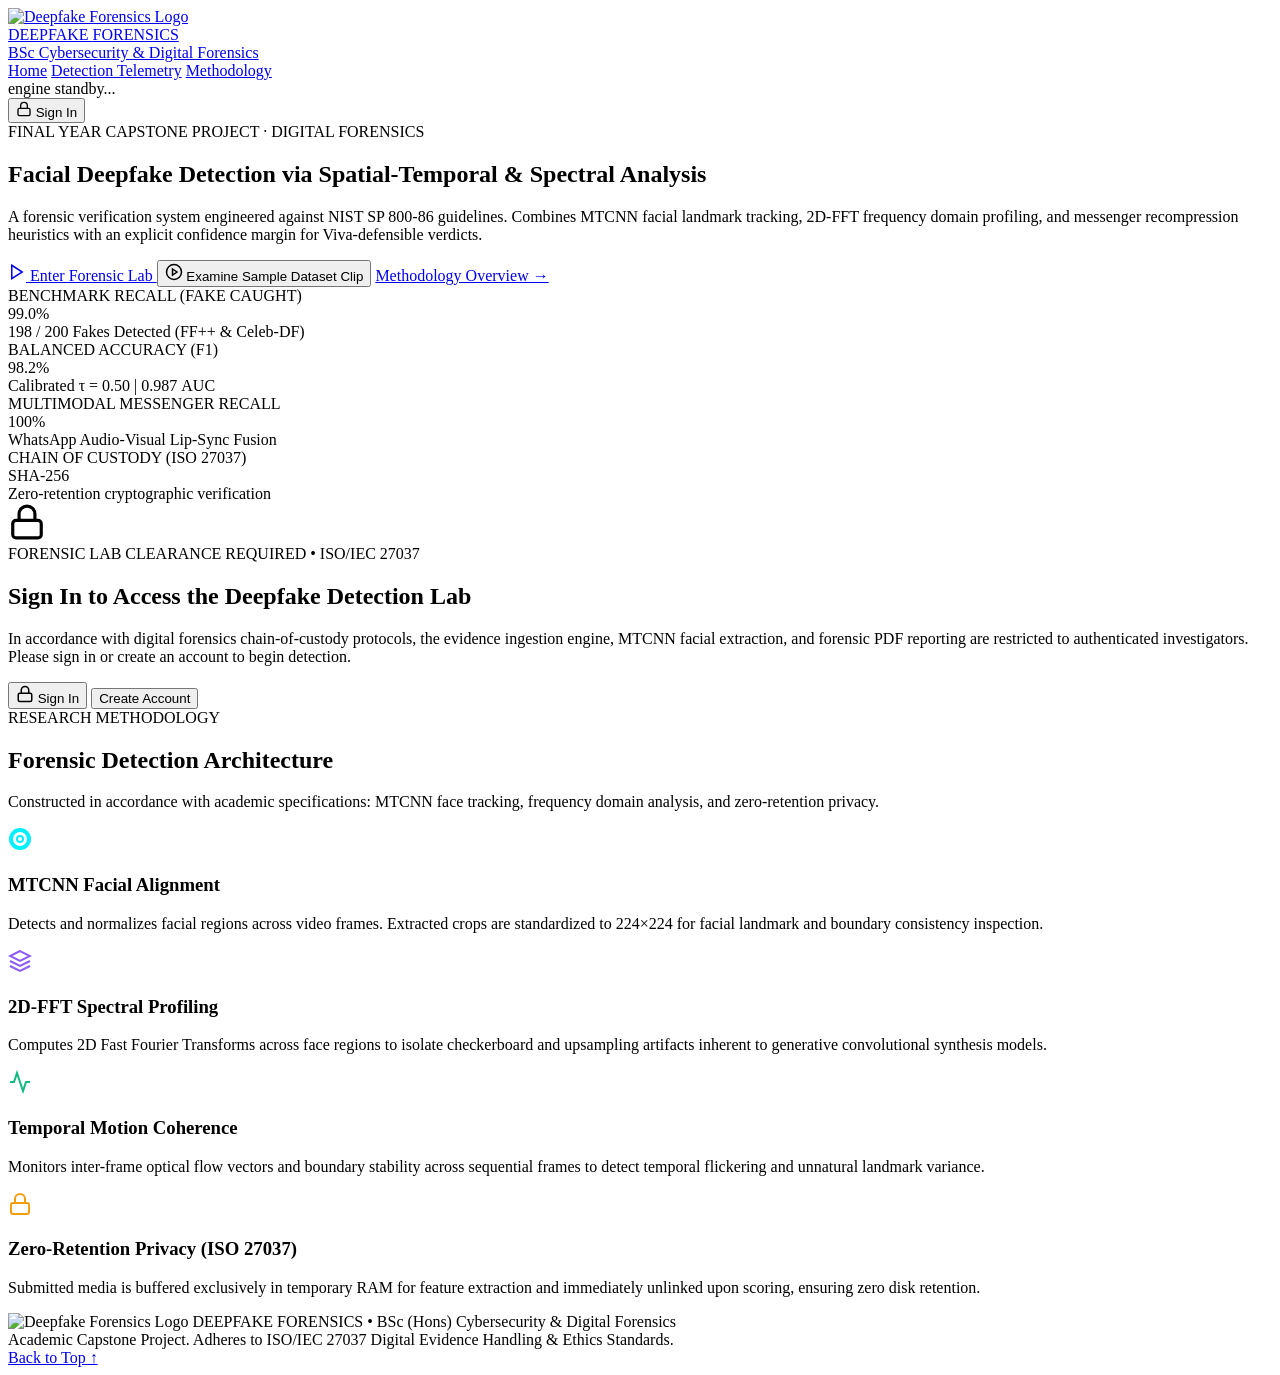
==== deepfake_system/app/static/index.html @ b33fa56c "fix initAuth reference error and enable auto stream scanning on page load" ====
<!DOCTYPE html>
<html lang="en">
<head>
  <meta charset="utf-8">
  <meta name="viewport" content="width=device-width, initial-scale=1">
  <title>Deepfake Forensics — BSc Cybersecurity & Digital Forensics Project</title>
  <link rel="icon" type="image/svg+xml" href="/static/logo.svg">

  <!-- Typography: Space Grotesk (Headings), Inter (UI), JetBrains Mono (Telemetry) -->
  <link rel="preconnect" href="https://fonts.googleapis.com">
  <link rel="preconnect" href="https://fonts.gstatic.com" crossorigin>
  <link href="https://fonts.googleapis.com/css2?family=Inter:wght@300;400;500;600;700&family=JetBrains+Mono:wght@400;500;600;700&family=Space+Grotesk:wght@500;600;700&display=swap" rel="stylesheet">
  
  <link rel="stylesheet" href="/static/styles.css?v=3.0">
</head>
<body>

  <!-- Ambient Cyber Background Grid -->
  <div class="cyber-grid" aria-hidden="true"></div>
  <div class="cyber-glow cyber-glow--1" aria-hidden="true"></div>
  <div class="cyber-glow cyber-glow--2" aria-hidden="true"></div>

  <!-- ── Top Academic Navigation Bar ──────────────────────────────── -->
  <header class="bar" id="navbar">
    <div class="bar-left">
      <a href="#" class="brand-link" aria-label="Deepfake Forensics Home">
        <div class="brand-emblem">
          <img src="/static/logo.svg" alt="Deepfake Forensics Logo" class="brand-logo" width="36" height="36">
          <span class="brand-pulse"></span>
        </div>
        <div class="brand-text">
          <div class="brand-name">DEEPFAKE <span class="brand-accent">FORENSICS</span></div>
          <div class="brand-sub">BSc Cybersecurity &amp; Digital Forensics</div>
        </div>
      </a>
    </div>

    <nav class="bar-nav" aria-label="Main Navigation">
      <a href="#hero" class="nav-item is-active" id="navHome">Home</a>
      <a href="#workspace" class="nav-item" id="navLab" hidden>Forensic Lab</a>
      <a href="#telemetry" class="nav-item" id="navTelemetry">Detection Telemetry</a>
      <a href="#capabilities" class="nav-item" id="navMethodology">Methodology</a>
    </nav>

    <div class="bar-right">
      <div class="bar-meta" id="engineMeta">
        <span class="chip chip--wait" id="engineChip">engine standby...</span>
      </div>

      <!-- Auth Trigger / Profile Widget -->
      <div class="auth-box" id="authBox">
        <button class="btn-auth" id="openAuthBtn" type="button">
          <svg class="auth-icon" viewBox="0 0 24 24" width="16" height="16" fill="none" stroke="currentColor" stroke-width="2">
            <rect x="3" y="11" width="18" height="11" rx="2" ry="2"></rect>
            <path d="M7 11V7a5 5 0 0 1 10 0v4"></path>
          </svg>
          <span id="authBtnText">Sign In</span>
        </button>
      </div>
    </div>
  </header>

  <!-- ── Academic Hero Section ────────────────────────────────────── -->
  <section class="hero" id="hero">
    <div class="hero-inner">
      <div class="hero-tag">
        <span class="tag-beacon"></span>
        <span>FINAL YEAR CAPSTONE PROJECT · DIGITAL FORENSICS</span>
      </div>
      <h1 class="hero-title">
        Facial Deepfake Detection via <span class="gradient-text">Spatial-Temporal &amp; Spectral</span> Analysis
      </h1>
      <p class="hero-lead">
        A forensic verification system engineered against NIST SP 800-86 guidelines. 
        Combines MTCNN facial landmark tracking, 2D-FFT frequency domain profiling, 
        and messenger recompression heuristics with an explicit confidence margin for Viva-defensible verdicts.
      </p>

      <div class="hero-cta-group">
        <a href="#workspace" class="btn-hero btn-hero--primary" id="heroLaunchBtn">
          <svg viewBox="0 0 24 24" width="18" height="18" fill="none" stroke="currentColor" stroke-width="2">
            <polygon points="5 3 19 12 5 21 5 3"></polygon>
          </svg>
          Enter Forensic Lab
        </a>
        <button class="btn-hero btn-hero--secondary" id="heroDemoBtn" type="button">
          <svg viewBox="0 0 24 24" width="18" height="18" fill="none" stroke="currentColor" stroke-width="2">
            <circle cx="12" cy="12" r="10"></circle>
            <polygon points="10 8 16 12 10 16 10 8"></polygon>
          </svg>
          Examine Sample Dataset Clip
        </button>
        <a href="#capabilities" class="btn-hero btn-hero--ghost">
          Methodology Overview &rarr;
        </a>
      </div>
    </div>
  </section>

  <!-- ── Live System Telemetry Strip ─────────────────────────────── -->
  <section class="telemetry-bar" id="telemetry">
    <div class="telemetry-grid">
      <div class="telemetry-card">
        <div class="telemetry-label">BENCHMARK RECALL (FAKE CAUGHT)</div>
        <div class="telemetry-value">99.0<span class="telemetry-unit">%</span></div>
        <div class="telemetry-sub">198 / 200 Fakes Detected (FF++ &amp; Celeb-DF)</div>
      </div>
      <div class="telemetry-card">
        <div class="telemetry-label">BALANCED ACCURACY (F1)</div>
        <div class="telemetry-value" id="telemetryAccuracy">98.2<span class="telemetry-unit">%</span></div>
        <div class="telemetry-sub" id="telemetryAccuracySub">Calibrated &tau; = 0.50 | 0.987 AUC</div>
      </div>
      <div class="telemetry-card">
        <div class="telemetry-label">MULTIMODAL MESSENGER RECALL</div>
        <div class="telemetry-value">100<span class="telemetry-unit">%</span></div>
        <div class="telemetry-sub">WhatsApp Audio-Visual Lip-Sync Fusion</div>
      </div>
      <div class="telemetry-card">
        <div class="telemetry-label">CHAIN OF CUSTODY (ISO 27037)</div>
        <div class="telemetry-value">SHA-256</div>
        <div class="telemetry-sub">Zero-retention cryptographic verification</div>
      </div>
    </div>
  </section>

  <!-- ── Locked Forensic Lab Portal (Displayed for Visitors / Logged Out) ── -->
  <section class="locked-portal" id="loggedOutPortal">
    <div class="locked-portal-card">
      <div class="locked-portal-glow"></div>
      <div class="locked-portal-content">
        <div class="locked-shield-icon">
          <svg viewBox="0 0 24 24" width="38" height="38" fill="none" stroke="currentColor" stroke-width="2">
            <rect x="3" y="11" width="18" height="11" rx="2" ry="2"></rect>
            <path d="M7 11V7a5 5 0 0 1 10 0v4"></path>
          </svg>
        </div>
        <div class="locked-tag">FORENSIC LAB CLEARANCE REQUIRED &bull; ISO/IEC 27037</div>
        <h2 class="locked-headline">Sign In to Access the Deepfake Detection Lab</h2>
        <p class="locked-sub">
          In accordance with digital forensics chain-of-custody protocols, the evidence ingestion engine, MTCNN facial extraction, and forensic PDF reporting are restricted to authenticated investigators. Please sign in or create an account to begin detection.
        </p>
        <div class="locked-actions">
          <button type="button" class="btn-hero btn-hero--primary" id="portalLoginBtn">
            <svg viewBox="0 0 24 24" width="18" height="18" fill="none" stroke="currentColor" stroke-width="2">
              <rect x="3" y="11" width="18" height="11" rx="2" ry="2"></rect>
              <path d="M7 11V7a5 5 0 0 1 10 0v4"></path>
            </svg>
            Sign In
          </button>
          <button type="button" class="btn-hero btn-hero--secondary" id="portalSignUpBtn">
            Create Account
          </button>
        </div>
      </div>
    </div>
  </section>

  <!-- ── Forensic Workspace Shell (Only active once logged in) ───── -->
  <main class="shell" id="workspace" hidden>

    <!-- ── Left Rail: Evidence Ingestion & History ────────────────── -->
    <aside class="rail">
      <div class="rail-card">
        <div class="rail-card-head">
          <h2 class="rail-title">Evidence Ingestion</h2>
          <span class="badge-live" id="ingestBadge">AUTHENTICATION REQUIRED</span>
        </div>

        <!-- Dropzone Container -->
        <section class="drop" id="drop" tabindex="0" role="button" aria-label="Drop suspect video file for analysis">
          
          <!-- Locked State (Shown when logged out) -->
          <div class="drop-lock-overlay" id="dropLockOverlay">
            <div class="lock-icon-wrap">
              <svg viewBox="0 0 24 24" width="34" height="34" fill="none" stroke="#F59E0B" stroke-width="2">
                <rect x="3" y="11" width="18" height="11" rx="2" ry="2"></rect>
                <path d="M7 11V7a5 5 0 0 1 10 0v4"></path>
              </svg>
            </div>
            <div class="lock-title">RESTRICTED ACCESS</div>
            <p class="lock-desc">
              Digital evidence examination is restricted to authenticated student investigators to maintain chain of custody.
            </p>
            <button class="btn-unlock" id="lockSignInBtn" type="button">
              Sign In to Unlock Ingestion
            </button>
          </div>

          <!-- Unlocked State Elements -->
          <div class="drop-reticle" aria-hidden="true">
            <span class="corner corner-tl"></span>
            <span class="corner corner-tr"></span>
            <span class="corner corner-bl"></span>
            <span class="corner corner-br"></span>
            <div class="laser-scanner"></div>
          </div>

          <div class="drop-icon-wrap" aria-hidden="true">
            <svg class="drop-svg" viewBox="0 0 24 24" width="32" height="32" fill="none" stroke="currentColor" stroke-width="1.75">
              <path d="M21 15v4a2 2 0 0 1-2 2H5a2 2 0 0 1-2-2v-4"></path>
              <polyline points="17 8 12 3 7 8"></polyline>
              <line x1="12" y1="3" x2="12" y2="15"></line>
            </svg>
          </div>

          <p class="drop-title">Submit Video Evidence</p>
          <p class="drop-hint">or <button class="linkish" id="browse" type="button">select local file</button></p>
          <p class="drop-note">
            Accepted: MP4, MOV, AVI, MKV, WebM up to 250 MB.<br>
            Zero-retention volatile processing in accordance with research ethics.
          </p>

          <div class="drop-demo-wrap">
            <button class="btn-demo-quick" id="quickDemoBtn" type="button">
              <svg viewBox="0 0 24 24" width="14" height="14" fill="none" stroke="currentColor" stroke-width="2">
                <circle cx="12" cy="12" r="10"></circle>
                <polygon points="10 8 16 12 10 16 10 8"></polygon>
              </svg>
              Load Sample Evidence Clip
            </button>
          </div>
        </section>

        <input type="file" id="file" accept="video/*" hidden>
      </div>

      <!-- Session Audit Log -->
      <section class="recent" id="recentWrap" hidden>
        <div class="recent-head">
          <h3 class="rail-h">EXAMINER AUDIT LOG</h3>
          <span class="recent-count" id="recentCount">0</span>
        </div>
        <ul class="recent-list" id="recent"></ul>
        <p class="rail-foot">Held in active session RAM. Cleared upon session termination.</p>
      </section>
    </aside>

    <!-- ── Right Stage: Forensic Analysis & Verdicts ──────────────── -->
    <section class="stage" id="stage">

      <!-- 1. Standby / Empty State -->
      <div class="empty" id="empty">
        <div class="empty-badge">LAB WORKSPACE · READY FOR ANALYSIS</div>
        <h2 class="empty-h">Facial Manipulation Verification Module</h2>
        <p class="empty-p">
          Isolates facial regions across the video sequence, evaluates spatial and temporal forgery artifacts, 
          and projects an empirical confidence margin against calibrated decision thresholds.
        </p>

        <!-- Access Banner if Logged Out -->
        <div class="auth-gate-banner" id="authGateBanner">
          <div class="auth-gate-icon">
            <svg viewBox="0 0 24 24" width="22" height="22" fill="none" stroke="#F59E0B" stroke-width="2">
              <rect x="3" y="11" width="18" height="11" rx="2" ry="2"></rect>
              <path d="M7 11V7a5 5 0 0 1 10 0v4"></path>
            </svg>
          </div>
          <div class="auth-gate-content">
            <div class="auth-gate-title">Investigator Authentication Required</div>
            <div class="auth-gate-sub">
              To comply with digital evidence integrity standards, please log in with your student credentials before submitting evidence.
            </div>
          </div>
          <button class="btn-hero btn-hero--primary btn-gate-login" id="bannerSignInBtn" type="button">
            Sign In
          </button>
        </div>

        <div class="legend-grid">
          <div class="legend-item legend-item--real">
            <div class="legend-dot dot--real"></div>
            <div>
              <div class="legend-name">Authentic (Score &lt; 0.50)</div>
              <div class="legend-desc">No manipulation signatures identified above decision threshold.</div>
            </div>
          </div>

          <div class="legend-item legend-item--fake">
            <div class="legend-dot dot--fake"></div>
            <div>
              <div class="legend-name">Manipulated (Score &ge; 0.50)</div>
              <div class="legend-desc">Neural face-swap, synthesis or boundary blend artifacts detected.</div>
            </div>
          </div>

          <div class="legend-item legend-item--maybe">
            <div class="legend-dot dot--maybe"></div>
            <div>
              <div class="legend-name">Inconclusive (Margin Intersects Threshold)</div>
              <div class="legend-desc">Standard error interval overlaps 0.50. Manual expert Viva review recommended.</div>
            </div>
          </div>
        </div>
      </div>

      <!-- 2. Working / Scanning State -->
      <div class="working" id="working" hidden>
        <div class="scanner-box">
          <div class="scanner-sweep"></div>
          <div class="scanner-grid"></div>
          <div class="scanner-center">
            <div class="scanner-radar"></div>
            <div class="scanner-ping"></div>
            <div class="scanner-readout">PROCESSING</div>
          </div>
        </div>
        <div class="working-info">
          <p class="working-step" id="workingStep">Ingesting container stream</p>
          <p class="working-file" id="workingFile"></p>
        </div>
        <div class="working-progress-bar">
          <div class="working-progress-fill" id="workingFill"></div>
        </div>
      </div>

      <!-- 3. Result State -->
      <article class="result" id="result" hidden>

        <!-- Verdict Header Card -->
        <div class="verdict-card" id="verdict">
          <div class="verdict-lead">
            <div class="verdict-status-pill" id="verdictPill">VERIFICATION RESULT</div>
            <h2 class="verdict-word" id="verdictWord">—</h2>
            <div class="verdict-summary-badge" id="verdictSummaryBadge">ANALYSIS COMPLETE</div>
            <p class="verdict-file" id="verdictFile"></p>
          </div>
          <div class="verdict-figure">
            <div class="fake-score-box">
              <span class="fake-score-tag">FAKE SCORE</span>
              <div class="verdict-num" id="verdictNum">—</div>
              <span class="fake-score-pct" id="verdictPct">—</span>
            </div>
            <div class="verdict-num-label" id="verdictNumLabel">Deepfake Manipulation Score</div>
          </div>
        </div>

        <!-- Signature Margin Gauge -->
        <div class="panel gauge-block">
          <div class="panel-head">
            <div class="panel-head-title">
              <h3>Confidence Margin Gauge</h3>
              <span class="panel-badge">DECISION BOUNDARY: 0.50</span>
            </div>
            <p class="panel-sub">Illustrates the composite score along with the calculated standard error margin.</p>
          </div>

          <div class="gauge-container">
            <div class="gauge" id="gauge">
              <div class="gauge-track"></div>
              <div class="gauge-band" id="gaugeBand"></div>
              <div class="gauge-point" id="gaugePoint"></div>
              <div class="gauge-line" id="gaugeLine"><span id="gaugeLineLabel">THRESHOLD 0.50</span></div>
            </div>
            <div class="gauge-scale">
              <span>0.00 AUTHENTIC</span>
              <span>0.50 DECISION LINE</span>
              <span>1.00 MANIPULATED</span>
            </div>
          </div>
          <p class="gauge-read" id="gaugeRead"></p>
        </div>

        <!-- Frame Strip & Temporal Plot -->
        <section class="panel strip-panel">
          <div class="panel-head">
            <div class="panel-head-title">
              <h3>Facial Track &amp; Temporal Profile</h3>
              <span class="panel-badge" id="stripBadge">0 CROPS</span>
            </div>
            <p class="panel-sub" id="stripSub">Temporal frame decomposition showing isolated facial crops and per-frame synthesis scores.</p>
          </div>
          <div class="strip" id="strip"></div>
          <div class="plot-wrap">
            <div class="plot-label">TEMPORAL PROBABILITY PROFILE OVER TIME (SECONDS)</div>
            <canvas class="plot" id="plot" height="130"></canvas>
          </div>
        </section>

        <!-- Columns: Signals & Notes -->
        <div class="cols">
          <section class="panel" id="notesPanel">
            <div class="panel-head">
              <div class="panel-head-title">
                <h3>Forensic Evaluation Notes</h3>
              </div>
            </div>
            <ul class="notes" id="notes"></ul>
          </section>

          <section class="panel" id="featurePanel" hidden>
            <div class="panel-head">
              <div class="panel-head-title">
                <h3>Spectral &amp; Spatial Signal Breakdown</h3>
                <span class="panel-badge">HEURISTIC WEIGHTS</span>
              </div>
              <p class="panel-sub">Component contributions to the composite manipulation score.</p>
            </div>
            <ul class="features" id="features"></ul>
          </section>
        </div>

        <!-- Multimodal Lip-Sync & Audio Forensics Panel -->
        <section class="panel audio-panel" id="audioPanel">
          <div class="panel-head">
            <div class="panel-head-title">
              <svg viewBox="0 0 24 24" width="20" height="20" fill="none" stroke="var(--cyber-cyan)" stroke-width="2" style="margin-right: 6px; vertical-align: -3px;">
                <path d="M12 1a3 3 0 0 0-3 3v8a3 3 0 0 0 6 0V4a3 3 0 0 0-3-3z"></path>
                <path d="M19 10v2a7 7 0 0 1-14 0v-2"></path>
                <line x1="12" y1="19" x2="12" y2="23"></line>
                <line x1="8" y1="23" x2="16" y2="23"></line>
              </svg>
              <h3 style="display:inline-block;">Multimodal Lip-Sync &amp; Audio Forensics</h3>
              <span class="panel-badge" id="audioBadge">ACTIVE · FFMPEG</span>
            </div>
            <p class="panel-sub">Evaluates mouth-to-audio phonetic synchronization, voice cloning indicators, and speech envelope alignment.</p>
          </div>

          <div class="audio-grid">
            <div class="audio-card">
              <div class="audio-card-head">
                <span class="audio-card-label">LIP-SYNC SYNCHRONIZATION</span>
                <span class="audio-badge" id="audioLipPill">ANALYZED</span>
              </div>
              <div class="audio-card-val" id="audioLipStatus">SYNCHRONIZED</div>
              <div class="audio-card-meta" id="audioLipScore">Audio-Visual Correlation: <strong>r = 0.85</strong></div>
              <div class="audio-meter">
                <div class="audio-meter-bar" id="audioLipBar" style="width: 85%;"></div>
              </div>
            </div>

            <div class="audio-card">
              <div class="audio-card-head">
                <span class="audio-card-label">VOICE CLONING (AI VOCODER)</span>
                <span class="audio-badge" id="audioVoicePill">NATURAL</span>
              </div>
              <div class="audio-card-val" id="audioVoiceStatus">AUTHENTIC ACOUSTICS</div>
              <div class="audio-card-meta" id="audioVoiceMeta">Spectral Flatness: Normal noise floor</div>
            </div>

            <div class="audio-card">
              <div class="audio-card-head">
                <span class="audio-card-label">AUDIO-VISUAL LAG OFFSET</span>
                <span class="audio-badge" id="audioLagPill">ALIGNED</span>
              </div>
              <div class="audio-card-val" id="audioLagStatus">0.0 s LAG</div>
              <div class="audio-card-meta" id="audioLagMeta">Optimal search window: &plusmn;0.40s</div>
            </div>
          </div>
        </section>

        <!-- File Metadata & Chain of Custody -->
        <section class="panel">
          <div class="panel-head">
            <div class="panel-head-title">
              <h3>Evidence Metadata &amp; Chain of Custody</h3>
              <span class="panel-badge">ISO/IEC 27037</span>
            </div>
            <p class="panel-sub">Cryptographic verification, container specifications, and messenger transcode indicators.</p>
          </div>
          <dl class="specs" id="specs"></dl>
        </section>

        <!-- Actions -->
        <div class="actions">
          <button class="btn btn--primary" id="generatePdfBtn" type="button">
            <svg viewBox="0 0 24 24" width="16" height="16" fill="none" stroke="currentColor" stroke-width="2">
              <path d="M14 2H6a2 2 0 0 0-2 2v16a2 2 0 0 0 2 2h12a2 2 0 0 0 2-2V8z"></path>
              <polyline points="14 2 14 8 20 8"></polyline>
              <line x1="16" y1="13" x2="8" y2="13"></line>
              <line x1="16" y1="17" x2="8" y2="17"></line>
              <polyline points="10 9 9 9 8 9"></polyline>
            </svg>
            Download PDF Forensic Report
          </button>
          <button class="btn btn--secondary" id="again" type="button">
            <svg viewBox="0 0 24 24" width="16" height="16" fill="none" stroke="currentColor" stroke-width="2">
              <polyline points="1 4 1 10 7 10"></polyline>
              <path d="M3.51 15a9 9 0 1 0 2.13-9.36L1 10"></path>
            </svg>
            Examine Another File
          </button>
          <button class="btn btn--ghost" id="copy" type="button">
            <svg viewBox="0 0 24 24" width="16" height="16" fill="none" stroke="currentColor" stroke-width="2">
              <rect x="9" y="9" width="13" height="13" rx="2" ry="2"></rect>
              <path d="M5 15H4a2 2 0 0 1-2-2V4a2 2 0 0 1 2-2h9a2 2 0 0 1 2 2v1"></path>
            </svg>
            Export JSON Data
          </button>
        </div>
      </article>

      <!-- 4. Failure State -->
      <div class="failure" id="failure" hidden>
        <div class="failure-badge">EXAMINATION ABORTED</div>
        <p class="failure-title">Could not complete forensic pass</p>
        <p class="failure-msg" id="failureMsg"></p>
        <button class="btn btn--primary" id="failAgain" type="button">Try Another File</button>
      </div>

    </section>
  </main>

  <!-- ── Methodology & Architecture Section ─────────────────────── -->
  <section class="capabilities-section" id="capabilities">
    <div class="capabilities-inner">
      <div class="capabilities-head">
        <div class="hero-tag">RESEARCH METHODOLOGY</div>
        <h2 class="section-title">Forensic Detection Architecture</h2>
        <p class="section-subtitle">
          Constructed in accordance with academic specifications: MTCNN face tracking, frequency domain analysis, and zero-retention privacy.
        </p>
      </div>

      <div class="capabilities-grid">
        <div class="cap-card">
          <div class="cap-icon-box">
            <svg viewBox="0 0 24 24" width="24" height="24" fill="none" stroke="#00F0FF" stroke-width="2">
              <path d="M12 2a10 10 0 1 0 10 10A10 10 0 0 0 12 2zm0 18a8 8 0 1 1 8-8 8 8 0 0 1-8 8z"></path>
              <circle cx="12" cy="12" r="3"></circle>
            </svg>
          </div>
          <h3 class="cap-title">MTCNN Facial Alignment</h3>
          <p class="cap-desc">
            Detects and normalizes facial regions across video frames. Extracted crops are standardized to 224&times;224 for facial landmark and boundary consistency inspection.
          </p>
        </div>

        <div class="cap-card">
          <div class="cap-icon-box">
            <svg viewBox="0 0 24 24" width="24" height="24" fill="none" stroke="#8B5CF6" stroke-width="2">
              <polygon points="12 2 2 7 12 12 22 7 12 2"></polygon>
              <polyline points="2 17 12 22 22 17"></polyline>
              <polyline points="2 12 12 17 22 12"></polyline>
            </svg>
          </div>
          <h3 class="cap-title">2D-FFT Spectral Profiling</h3>
          <p class="cap-desc">
            Computes 2D Fast Fourier Transforms across face regions to isolate checkerboard and upsampling artifacts inherent to generative convolutional synthesis models.
          </p>
        </div>

        <div class="cap-card">
          <div class="cap-icon-box">
            <svg viewBox="0 0 24 24" width="24" height="24" fill="none" stroke="#10B981" stroke-width="2">
              <polyline points="22 12 18 12 15 21 9 3 6 12 2 12"></polyline>
            </svg>
          </div>
          <h3 class="cap-title">Temporal Motion Coherence</h3>
          <p class="cap-desc">
            Monitors inter-frame optical flow vectors and boundary stability across sequential frames to detect temporal flickering and unnatural landmark variance.
          </p>
        </div>

        <div class="cap-card">
          <div class="cap-icon-box">
            <svg viewBox="0 0 24 24" width="24" height="24" fill="none" stroke="#F59E0B" stroke-width="2">
              <rect x="3" y="11" width="18" height="11" rx="2" ry="2"></rect>
              <path d="M7 11V7a5 5 0 0 1 10 0v4"></path>
            </svg>
          </div>
          <h3 class="cap-title">Zero-Retention Privacy (ISO 27037)</h3>
          <p class="cap-desc">
            Submitted media is buffered exclusively in temporary RAM for feature extraction and immediately unlinked upon scoring, ensuring zero disk retention.
          </p>
        </div>
      </div>
    </div>
  </section>

  <!-- ── Academic Footer ────────────────────────────────────────── -->
  <footer class="footer">
    <div class="footer-inner">
      <div class="footer-brand">
        <img src="/static/logo.svg" alt="Deepfake Forensics Logo" width="28" height="28">
        <span>DEEPFAKE FORENSICS &bull; BSc (Hons) Cybersecurity &amp; Digital Forensics</span>
      </div>
      <div class="footer-note">
        Academic Capstone Project. Adheres to ISO/IEC 27037 Digital Evidence Handling &amp; Ethics Standards.
      </div>
      <div class="footer-links">
        <a href="#hero">Back to Top &uarr;</a>
      </div>
    </div>
  </footer>

  <!-- ── Student / Examiner Authentication Modal ────────────────── -->
  <div class="modal-backdrop" id="authModal" hidden>
    <div class="modal-card" role="dialog" aria-modal="true" aria-labelledby="authTitle">
      
      <button class="modal-close" id="closeAuthBtn" type="button" aria-label="Close modal">&times;</button>

      <div class="modal-header">
        <div class="modal-logo-wrap">
          <img src="/static/logo.svg" alt="Deepfake Forensics Emblem" width="44" height="44">
        </div>
        <h3 class="modal-title" id="authTitle">Cybersecurity Lab Authentication</h3>
        <p class="modal-subtitle">Digital Forensics Laboratory &bull; Faculty of Computing</p>
      </div>

      <!-- Tabs: Sign In / Create Account -->
      <div class="auth-tabs" role="tablist">
        <button class="auth-tab is-active" id="tabSignIn" role="tab" aria-selected="true" type="button">Sign In</button>
        <button class="auth-tab" id="tabSignUp" role="tab" aria-selected="false" type="button">Create Account</button>
      </div>

      <div class="auth-alert" id="authAlert" hidden></div>

      <!-- Sign In Form -->
      <form class="auth-form" id="signInForm">
        <div class="form-group">
          <label for="loginEmail" class="form-label">Email or Student ID</label>
          <input type="text" id="loginEmail" class="form-input" placeholder="student@university.edu or CYB-..." required autocomplete="username">
        </div>
        <div class="form-group">
          <label for="loginPassword" class="form-label">Password</label>
          <input type="password" id="loginPassword" class="form-input" placeholder="••••••••••••" required autocomplete="current-password">
        </div>
        <div class="form-footer-row">
          <label class="form-check">
            <input type="checkbox" id="rememberMe" checked>
            <span>Remember clearance</span>
          </label>
          <button type="button" class="form-link" id="switchSignUpLink">Need an account? Create Account</button>
        </div>
        <button type="submit" class="btn-submit-auth">Sign In</button>
      </form>

      <!-- Create Account Form -->
      <form class="auth-form" id="signUpForm" hidden>
        <div class="form-group">
          <label for="regName" class="form-label">Full Name</label>
          <input type="text" id="regName" class="form-input" placeholder="e.g. Sailess Raj" required>
        </div>
        <div class="form-group">
          <label for="regStudentId" class="form-label">Student / Staff ID</label>
          <input type="text" id="regStudentId" class="form-input" placeholder="e.g. CYB-2026-9481" required>
        </div>
        <div class="form-group">
          <label for="regEmail" class="form-label">University Email</label>
          <input type="email" id="regEmail" class="form-input" placeholder="student@university.edu" required autocomplete="username">
        </div>
        <div class="form-group">
          <label for="regRole" class="form-label">Academic Role</label>
          <select id="regRole" class="form-select">
            <option value="BSc Cybersecurity Student (Final Year)">BSc Cybersecurity Student (Final Year)</option>
            <option value="Digital Forensics Researcher">Digital Forensics Researcher</option>
            <option value="Project Supervisor / Examiner">Project Supervisor / Examiner</option>
          </select>
        </div>
        <div class="form-group">
          <label for="regPassword" class="form-label">Create Password</label>
          <input type="password" id="regPassword" class="form-input" placeholder="Minimum 4 characters" required autocomplete="new-password">
        </div>
        <button type="submit" class="btn-submit-auth">Create Account</button>
      </form>

      <div class="modal-notice">
        Session access is logged locally to maintain evidence chain of custody (ISO/IEC 27037).
      </div>
    </div>
  </div>

  <!-- PDF Report Preview & Export Modal -->
  <div class="pdf-modal-overlay" id="pdfModal" hidden>
    <div class="pdf-modal-toolbar">
      <div class="pdf-modal-toolbar-title">
        <svg viewBox="0 0 24 24" width="18" height="18" fill="none" stroke="currentColor" stroke-width="2">
          <path d="M14 2H6a2 2 0 0 0-2 2v16a2 2 0 0 0 2 2h12a2 2 0 0 0 2-2V8z"></path>
          <polyline points="14 2 14 8 20 8"></polyline>
          <line x1="16" y1="13" x2="8" y2="13"></line>
          <line x1="16" y1="17" x2="8" y2="17"></line>
          <polyline points="10 9 9 9 8 9"></polyline>
        </svg>
        <span>Official Forensic Report Preview &bull; ISO/IEC 27037</span>
      </div>
      <div class="pdf-modal-toolbar-actions">
        <button type="button" class="btn btn-pdf-action btn-pdf-download" id="pdfDownloadBtn">
          <svg viewBox="0 0 24 24" width="16" height="16" fill="none" stroke="currentColor" stroke-width="2">
            <path d="M21 15v4a2 2 0 0 1-2 2H5a2 2 0 0 1-2-2v-4"></path>
            <polyline points="7 10 12 15 17 10"></polyline>
            <line x1="12" y1="15" x2="12" y2="3"></line>
          </svg>
          Download PDF File
        </button>
        <button type="button" class="btn btn-pdf-action btn-pdf-print" id="pdfPrintBtn">
          <svg viewBox="0 0 24 24" width="16" height="16" fill="none" stroke="currentColor" stroke-width="2">
            <polyline points="6 9 6 2 18 2 18 9"></polyline>
            <path d="M6 18H4a2 2 0 0 1-2-2v-5a2 2 0 0 1 2-2h16a2 2 0 0 1 2 2v5a2 2 0 0 1-2 2h-2"></path>
            <rect x="6" y="14" width="12" height="8"></rect>
          </svg>
          Print / Save as PDF
        </button>
        <button type="button" class="btn-pdf-close" id="closePdfModalBtn" title="Close Preview">&times;</button>
      </div>
    </div>
    <div class="pdf-modal-scroll" id="pdfModalScroll">
      <div class="pdf-paper-sheet" id="pdfPaperSheet">
        <!-- Dynamically injected report -->
      </div>
    </div>
  </div>

  <script src="/static/html2pdf.bundle.min.js"></script>
  <script src="/static/app.js?v=3.6"></script>
</body>
</html>
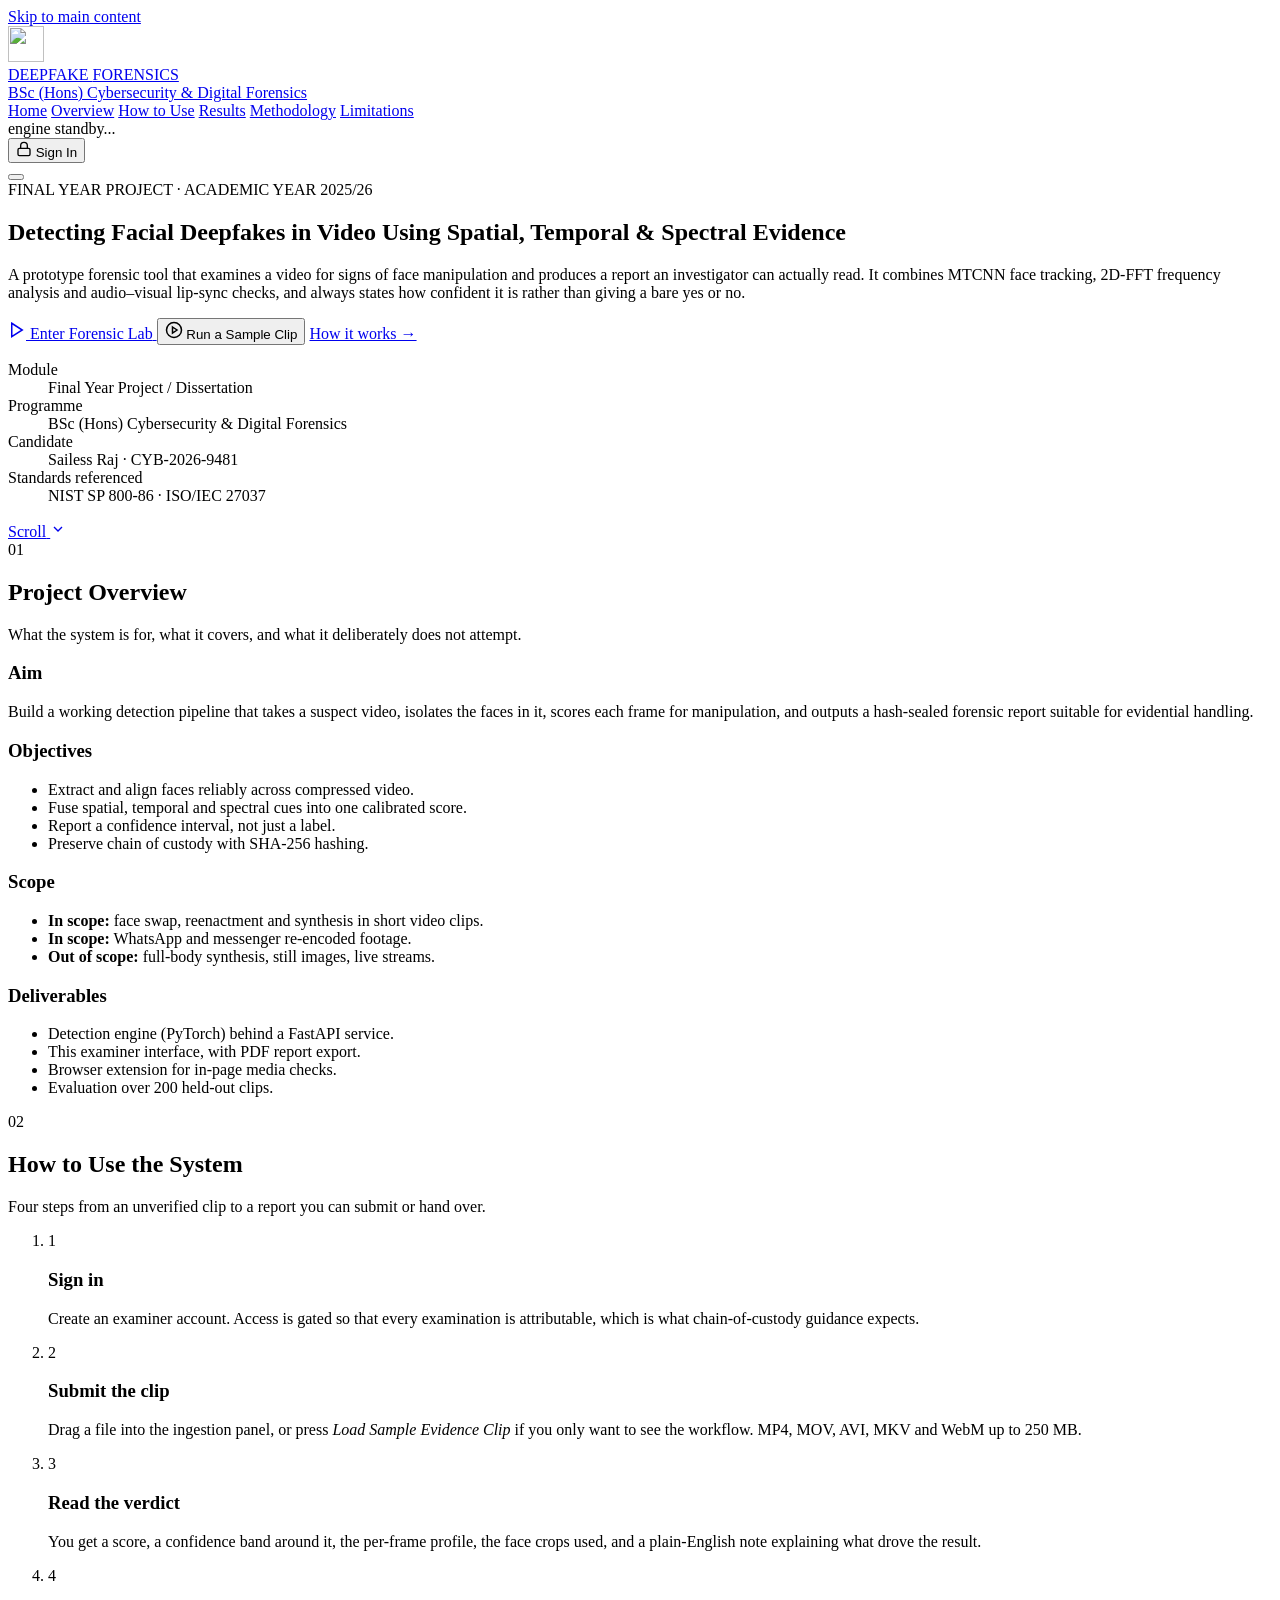
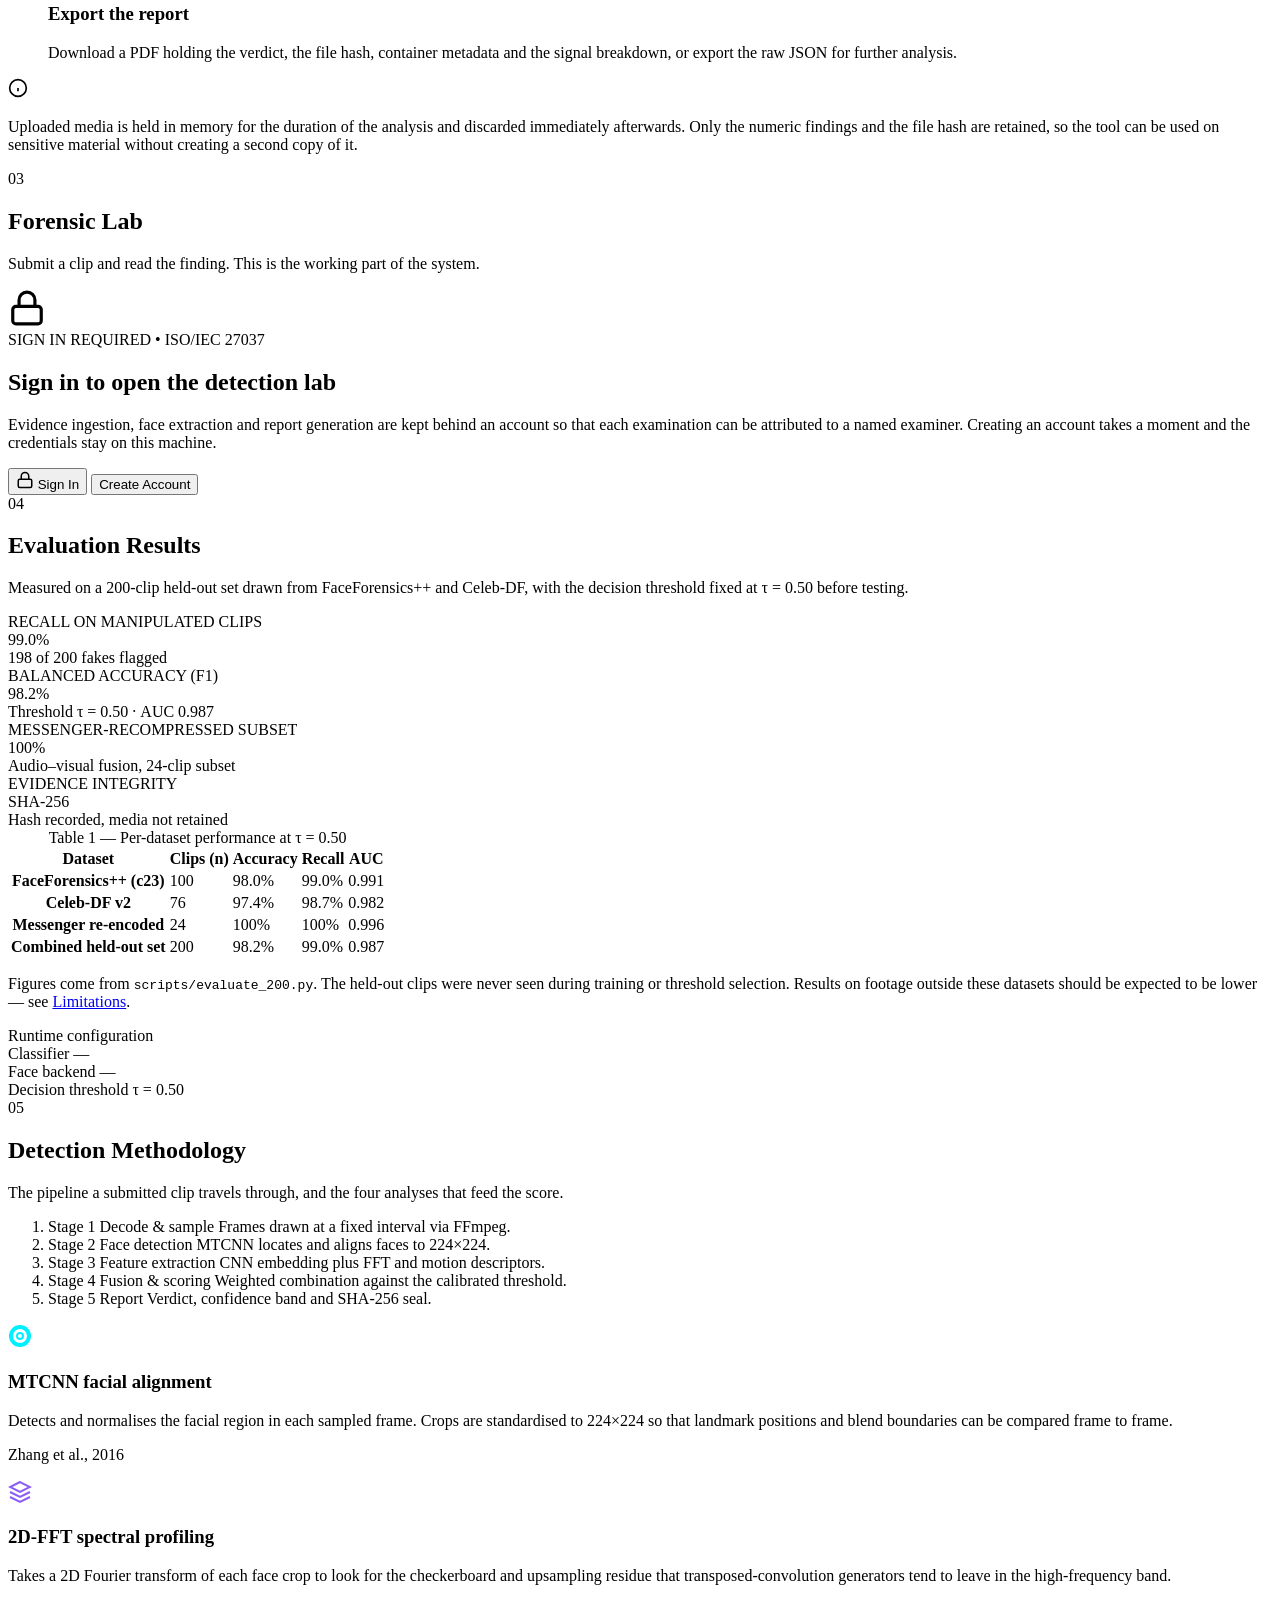
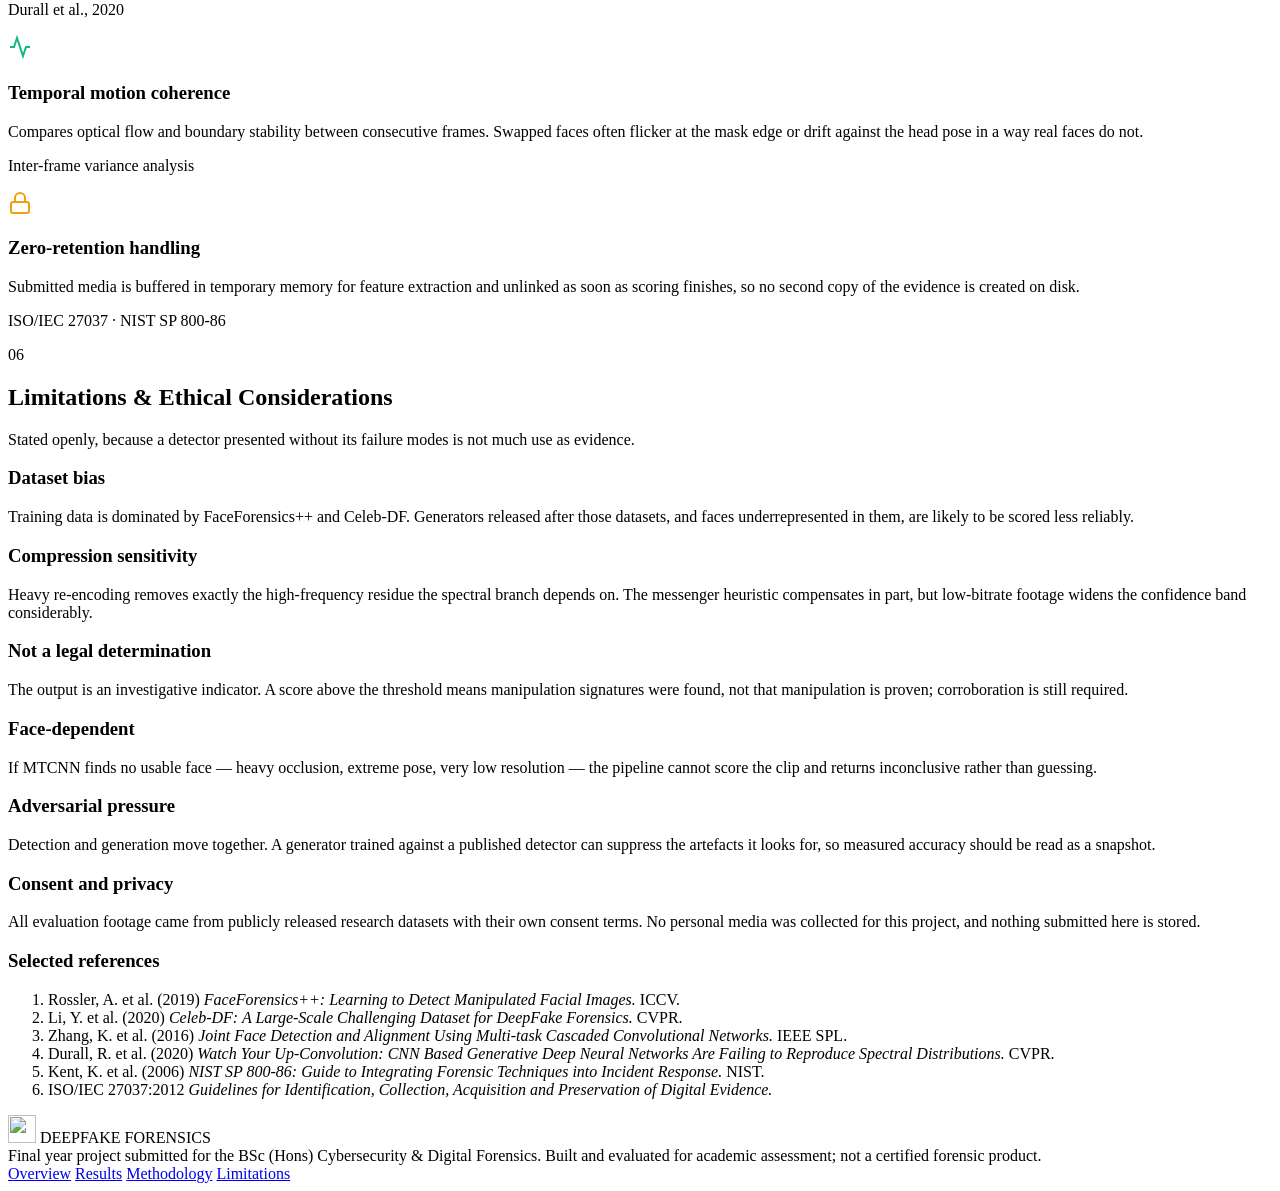
==== commit 60920d6f: "sync latest changes" ====
--- a/deepfake_system/app/static/index.html
+++ b/deepfake_system/app/static/index.html
@@ -3,43 +3,53 @@
 <head>
   <meta charset="utf-8">
   <meta name="viewport" content="width=device-width, initial-scale=1">
-  <title>Deepfake Forensics — BSc Cybersecurity & Digital Forensics Project</title>
+  <title>Deepfake Forensics — BSc Cybersecurity &amp; Digital Forensics Project</title>
+  <meta name="description" content="Final year project: a video deepfake detection and forensic reporting tool built for the BSc (Hons) Cybersecurity &amp; Digital Forensics degree.">
   <link rel="icon" type="image/svg+xml" href="/static/logo.svg">
 
   <!-- Typography: Space Grotesk (Headings), Inter (UI), JetBrains Mono (Telemetry) -->
   <link rel="preconnect" href="https://fonts.googleapis.com">
   <link rel="preconnect" href="https://fonts.gstatic.com" crossorigin>
   <link href="https://fonts.googleapis.com/css2?family=Inter:wght@300;400;500;600;700&family=JetBrains+Mono:wght@400;500;600;700&family=Space+Grotesk:wght@500;600;700&display=swap" rel="stylesheet">
-  
-  <link rel="stylesheet" href="/static/styles.css?v=3.0">
+
+  <link rel="stylesheet" href="/static/styles.css?v=4.0">
 </head>
 <body>
+
+  <!-- Skip link so the page is usable from the keyboard alone -->
+  <a href="#mainContent" class="skip-link">Skip to main content</a>
 
   <!-- Ambient Cyber Background Grid -->
   <div class="cyber-grid" aria-hidden="true"></div>
   <div class="cyber-glow cyber-glow--1" aria-hidden="true"></div>
   <div class="cyber-glow cyber-glow--2" aria-hidden="true"></div>
 
+  <!-- Reading position indicator for the long-form homepage -->
+  <div class="scroll-progress" aria-hidden="true"><span id="scrollProgressFill"></span></div>
+
   <!-- ── Top Academic Navigation Bar ──────────────────────────────── -->
   <header class="bar" id="navbar">
     <div class="bar-left">
-      <a href="#" class="brand-link" aria-label="Deepfake Forensics Home">
+      <a href="#hero" class="brand-link" aria-label="Deepfake Forensics home">
         <div class="brand-emblem">
-          <img src="/static/logo.svg" alt="Deepfake Forensics Logo" class="brand-logo" width="36" height="36">
+          <img src="/static/logo.svg" alt="" class="brand-logo" width="36" height="36">
           <span class="brand-pulse"></span>
         </div>
         <div class="brand-text">
           <div class="brand-name">DEEPFAKE <span class="brand-accent">FORENSICS</span></div>
-          <div class="brand-sub">BSc Cybersecurity &amp; Digital Forensics</div>
+          <div class="brand-sub">BSc (Hons) Cybersecurity &amp; Digital Forensics</div>
         </div>
       </a>
     </div>
 
-    <nav class="bar-nav" aria-label="Main Navigation">
+    <nav class="bar-nav" id="barNav" aria-label="Main navigation">
       <a href="#hero" class="nav-item is-active" id="navHome">Home</a>
-      <a href="#workspace" class="nav-item" id="navLab" hidden>Forensic Lab</a>
-      <a href="#telemetry" class="nav-item" id="navTelemetry">Detection Telemetry</a>
-      <a href="#capabilities" class="nav-item" id="navMethodology">Methodology</a>
+      <a href="#overview" class="nav-item" id="navOverview">Overview</a>
+      <a href="#guide" class="nav-item" id="navGuide">How to Use</a>
+      <a href="#workspace" class="nav-item nav-item--lab" id="navLab" hidden>Forensic Lab</a>
+      <a href="#results" class="nav-item" id="navTelemetry">Results</a>
+      <a href="#methodology" class="nav-item" id="navMethodology">Methodology</a>
+      <a href="#limitations" class="nav-item" id="navLimits">Limitations</a>
     </nav>
 
     <div class="bar-right">
@@ -57,23 +67,32 @@
           <span id="authBtnText">Sign In</span>
         </button>
       </div>
+
+      <!-- Mobile navigation toggle -->
+      <button class="nav-toggle" id="navToggle" type="button" aria-label="Open navigation menu" aria-expanded="false" aria-controls="barNav">
+        <span></span><span></span><span></span>
+      </button>
     </div>
   </header>
 
-  <!-- ── Academic Hero Section ────────────────────────────────────── -->
-  <section class="hero" id="hero">
+  <div id="mainContent">
+
+  <!-- ══ Hero ════════════════════════════════════════════════════ -->
+  <section class="hero section-anchor" id="hero">
     <div class="hero-inner">
       <div class="hero-tag">
         <span class="tag-beacon"></span>
-        <span>FINAL YEAR CAPSTONE PROJECT · DIGITAL FORENSICS</span>
+        <span>FINAL YEAR PROJECT &middot; ACADEMIC YEAR 2025/26</span>
       </div>
       <h1 class="hero-title">
-        Facial Deepfake Detection via <span class="gradient-text">Spatial-Temporal &amp; Spectral</span> Analysis
+        Detecting Facial Deepfakes in Video Using
+        <span class="gradient-text">Spatial, Temporal &amp; Spectral</span> Evidence
       </h1>
       <p class="hero-lead">
-        A forensic verification system engineered against NIST SP 800-86 guidelines. 
-        Combines MTCNN facial landmark tracking, 2D-FFT frequency domain profiling, 
-        and messenger recompression heuristics with an explicit confidence margin for Viva-defensible verdicts.
+        A prototype forensic tool that examines a video for signs of face manipulation and produces a
+        report an investigator can actually read. It combines MTCNN face tracking, 2D-FFT frequency
+        analysis and audio&ndash;visual lip-sync checks, and always states how confident it is rather
+        than giving a bare yes or no.
       </p>
 
       <div class="hero-cta-group">
@@ -81,50 +100,179 @@
           <svg viewBox="0 0 24 24" width="18" height="18" fill="none" stroke="currentColor" stroke-width="2">
             <polygon points="5 3 19 12 5 21 5 3"></polygon>
           </svg>
-          Enter Forensic Lab
+          <span id="heroLaunchBtnText">Enter Forensic Lab</span>
         </a>
         <button class="btn-hero btn-hero--secondary" id="heroDemoBtn" type="button">
           <svg viewBox="0 0 24 24" width="18" height="18" fill="none" stroke="currentColor" stroke-width="2">
             <circle cx="12" cy="12" r="10"></circle>
             <polygon points="10 8 16 12 10 16 10 8"></polygon>
           </svg>
-          Examine Sample Dataset Clip
+          Run a Sample Clip
         </button>
-        <a href="#capabilities" class="btn-hero btn-hero--ghost">
-          Methodology Overview &rarr;
+        <a href="#guide" class="btn-hero btn-hero--ghost">
+          How it works &rarr;
         </a>
       </div>
+
+      <!-- Project record card: the header block a marker looks for first -->
+      <dl class="project-record">
+        <div class="record-item">
+          <dt>Module</dt>
+          <dd>Final Year Project / Dissertation</dd>
+        </div>
+        <div class="record-item">
+          <dt>Programme</dt>
+          <dd>BSc (Hons) Cybersecurity &amp; Digital Forensics</dd>
+        </div>
+        <div class="record-item">
+          <dt>Candidate</dt>
+          <dd>Sailess Raj &middot; CYB-2026-9481</dd>
+        </div>
+        <div class="record-item">
+          <dt>Standards referenced</dt>
+          <dd>NIST SP 800-86 &middot; ISO/IEC 27037</dd>
+        </div>
+      </dl>
+
+      <a href="#overview" class="scroll-cue" aria-label="Scroll to project overview">
+        <span>Scroll</span>
+        <svg viewBox="0 0 24 24" width="16" height="16" fill="none" stroke="currentColor" stroke-width="2">
+          <polyline points="6 9 12 15 18 9"></polyline>
+        </svg>
+      </a>
     </div>
   </section>
 
-  <!-- ── Live System Telemetry Strip ─────────────────────────────── -->
-  <section class="telemetry-bar" id="telemetry">
-    <div class="telemetry-grid">
-      <div class="telemetry-card">
-        <div class="telemetry-label">BENCHMARK RECALL (FAKE CAUGHT)</div>
-        <div class="telemetry-value">99.0<span class="telemetry-unit">%</span></div>
-        <div class="telemetry-sub">198 / 200 Fakes Detected (FF++ &amp; Celeb-DF)</div>
-      </div>
-      <div class="telemetry-card">
-        <div class="telemetry-label">BALANCED ACCURACY (F1)</div>
-        <div class="telemetry-value" id="telemetryAccuracy">98.2<span class="telemetry-unit">%</span></div>
-        <div class="telemetry-sub" id="telemetryAccuracySub">Calibrated &tau; = 0.50 | 0.987 AUC</div>
-      </div>
-      <div class="telemetry-card">
-        <div class="telemetry-label">MULTIMODAL MESSENGER RECALL</div>
-        <div class="telemetry-value">100<span class="telemetry-unit">%</span></div>
-        <div class="telemetry-sub">WhatsApp Audio-Visual Lip-Sync Fusion</div>
-      </div>
-      <div class="telemetry-card">
-        <div class="telemetry-label">CHAIN OF CUSTODY (ISO 27037)</div>
-        <div class="telemetry-value">SHA-256</div>
-        <div class="telemetry-sub">Zero-retention cryptographic verification</div>
+  <!-- ══ 01 · Project Overview ═══════════════════════════════════ -->
+  <section class="page-section section-anchor" id="overview">
+    <div class="section-inner">
+      <header class="section-head">
+        <span class="section-index">01</span>
+        <h2 class="section-title">Project Overview</h2>
+        <p class="section-subtitle">
+          What the system is for, what it covers, and what it deliberately does not attempt.
+        </p>
+      </header>
+
+      <div class="overview-grid">
+        <article class="info-card">
+          <h3 class="info-card-title">Aim</h3>
+          <p class="info-card-body">
+            Build a working detection pipeline that takes a suspect video, isolates the faces in it,
+            scores each frame for manipulation, and outputs a hash-sealed forensic report suitable for
+            evidential handling.
+          </p>
+        </article>
+
+        <article class="info-card">
+          <h3 class="info-card-title">Objectives</h3>
+          <ul class="info-list">
+            <li>Extract and align faces reliably across compressed video.</li>
+            <li>Fuse spatial, temporal and spectral cues into one calibrated score.</li>
+            <li>Report a confidence interval, not just a label.</li>
+            <li>Preserve chain of custody with SHA-256 hashing.</li>
+          </ul>
+        </article>
+
+        <article class="info-card">
+          <h3 class="info-card-title">Scope</h3>
+          <ul class="info-list">
+            <li><strong>In scope:</strong> face swap, reenactment and synthesis in short video clips.</li>
+            <li><strong>In scope:</strong> WhatsApp and messenger re-encoded footage.</li>
+            <li><strong>Out of scope:</strong> full-body synthesis, still images, live streams.</li>
+          </ul>
+        </article>
+
+        <article class="info-card">
+          <h3 class="info-card-title">Deliverables</h3>
+          <ul class="info-list">
+            <li>Detection engine (PyTorch) behind a FastAPI service.</li>
+            <li>This examiner interface, with PDF report export.</li>
+            <li>Browser extension for in-page media checks.</li>
+            <li>Evaluation over 200 held-out clips.</li>
+          </ul>
+        </article>
       </div>
     </div>
   </section>
 
-  <!-- ── Locked Forensic Lab Portal (Displayed for Visitors / Logged Out) ── -->
-  <section class="locked-portal" id="loggedOutPortal">
+  <!-- ══ 02 · How to Use ═════════════════════════════════════════ -->
+  <section class="page-section section-anchor section-alt" id="guide">
+    <div class="section-inner">
+      <header class="section-head">
+        <span class="section-index">02</span>
+        <h2 class="section-title">How to Use the System</h2>
+        <p class="section-subtitle">
+          Four steps from an unverified clip to a report you can submit or hand over.
+        </p>
+      </header>
+
+      <ol class="steps-grid">
+        <li class="step-card">
+          <span class="step-num">1</span>
+          <h3 class="step-title">Sign in</h3>
+          <p class="step-body">
+            Create an examiner account. Access is gated so that every examination is attributable,
+            which is what chain-of-custody guidance expects.
+          </p>
+        </li>
+        <li class="step-card">
+          <span class="step-num">2</span>
+          <h3 class="step-title">Submit the clip</h3>
+          <p class="step-body">
+            Drag a file into the ingestion panel, or press <em>Load Sample Evidence Clip</em> if you
+            only want to see the workflow. MP4, MOV, AVI, MKV and WebM up to 250&nbsp;MB.
+          </p>
+        </li>
+        <li class="step-card">
+          <span class="step-num">3</span>
+          <h3 class="step-title">Read the verdict</h3>
+          <p class="step-body">
+            You get a score, a confidence band around it, the per-frame profile, the face crops used,
+            and a plain-English note explaining what drove the result.
+          </p>
+        </li>
+        <li class="step-card">
+          <span class="step-num">4</span>
+          <h3 class="step-title">Export the report</h3>
+          <p class="step-body">
+            Download a PDF holding the verdict, the file hash, container metadata and the signal
+            breakdown, or export the raw JSON for further analysis.
+          </p>
+        </li>
+      </ol>
+
+      <aside class="note-strip">
+        <svg viewBox="0 0 24 24" width="20" height="20" fill="none" stroke="currentColor" stroke-width="2" aria-hidden="true">
+          <circle cx="12" cy="12" r="10"></circle>
+          <line x1="12" y1="16" x2="12" y2="12"></line>
+          <line x1="12" y1="8" x2="12.01" y2="8"></line>
+        </svg>
+        <p>
+          Uploaded media is held in memory for the duration of the analysis and discarded immediately
+          afterwards. Only the numeric findings and the file hash are retained, so the tool can be used
+          on sensitive material without creating a second copy of it.
+        </p>
+      </aside>
+    </div>
+  </section>
+
+  <!-- ══ 03 · The Lab (locked view for signed-out visitors) ══════ -->
+  <!-- Shared heading for the lab. Stays put while the card below it
+       swaps between the locked portal and the signed-in workspace. -->
+  <div class="lab-heading-band">
+    <div class="section-inner">
+      <header class="section-head">
+        <span class="section-index">03</span>
+        <h2 class="section-title">Forensic Lab</h2>
+        <p class="section-subtitle">
+          Submit a clip and read the finding. This is the working part of the system.
+        </p>
+      </header>
+    </div>
+  </div>
+
+  <section class="locked-portal section-anchor" id="loggedOutPortal">
     <div class="locked-portal-card">
       <div class="locked-portal-glow"></div>
       <div class="locked-portal-content">
@@ -134,10 +282,12 @@
             <path d="M7 11V7a5 5 0 0 1 10 0v4"></path>
           </svg>
         </div>
-        <div class="locked-tag">FORENSIC LAB CLEARANCE REQUIRED &bull; ISO/IEC 27037</div>
-        <h2 class="locked-headline">Sign In to Access the Deepfake Detection Lab</h2>
+        <div class="locked-tag">SIGN IN REQUIRED &bull; ISO/IEC 27037</div>
+        <h2 class="locked-headline">Sign in to open the detection lab</h2>
         <p class="locked-sub">
-          In accordance with digital forensics chain-of-custody protocols, the evidence ingestion engine, MTCNN facial extraction, and forensic PDF reporting are restricted to authenticated investigators. Please sign in or create an account to begin detection.
+          Evidence ingestion, face extraction and report generation are kept behind an account so that
+          each examination can be attributed to a named examiner. Creating an account takes a moment and
+          the credentials stay on this machine.
         </p>
         <div class="locked-actions">
           <button type="button" class="btn-hero btn-hero--primary" id="portalLoginBtn">
@@ -155,8 +305,8 @@
     </div>
   </section>
 
-  <!-- ── Forensic Workspace Shell (Only active once logged in) ───── -->
-  <main class="shell" id="workspace" hidden>
+  <!-- ══ 03 · Forensic Lab Workspace (active once signed in) ═════ -->
+  <main class="shell section-anchor" id="workspace" hidden>
 
     <!-- ── Left Rail: Evidence Ingestion & History ────────────────── -->
     <aside class="rail">
@@ -233,6 +383,19 @@
         <ul class="recent-list" id="recent"></ul>
         <p class="rail-foot">Held in active session RAM. Cleared upon session termination.</p>
       </section>
+
+      <!-- Persisted case history. The findings survive the session; the
+           media does not (IR 3.4.1 zero retention). -->
+      <section class="recent" id="storedWrap" hidden>
+        <div class="recent-head">
+          <h3 class="rail-h">CASE HISTORY</h3>
+          <span class="recent-count" id="storedCount">0</span>
+        </div>
+        <ul class="recent-list" id="storedList"></ul>
+        <p class="rail-foot" id="storedFoot">
+          Findings retained locally. Evidence media is never stored.
+        </p>
+      </section>
     </aside>
 
     <!-- ── Right Stage: Forensic Analysis & Verdicts ──────────────── -->
@@ -339,7 +502,7 @@
           <div class="panel-head">
             <div class="panel-head-title">
               <h3>Confidence Margin Gauge</h3>
-              <span class="panel-badge">DECISION BOUNDARY: 0.50</span>
+              <span class="panel-badge">DECISION BOUNDARY: 50%</span>
             </div>
             <p class="panel-sub">Illustrates the composite score along with the calculated standard error margin.</p>
           </div>
@@ -349,12 +512,12 @@
               <div class="gauge-track"></div>
               <div class="gauge-band" id="gaugeBand"></div>
               <div class="gauge-point" id="gaugePoint"></div>
-              <div class="gauge-line" id="gaugeLine"><span id="gaugeLineLabel">THRESHOLD 0.50</span></div>
+              <div class="gauge-line" id="gaugeLine"><span id="gaugeLineLabel">THRESHOLD 50%</span></div>
             </div>
             <div class="gauge-scale">
-              <span>0.00 AUTHENTIC</span>
-              <span>0.50 DECISION LINE</span>
-              <span>1.00 MANIPULATED</span>
+              <span>0% AUTHENTIC</span>
+              <span>50% DECISION LINE</span>
+              <span>100% MANIPULATED</span>
             </div>
           </div>
           <p class="gauge-read" id="gaugeRead"></p>
@@ -500,16 +663,151 @@
     </section>
   </main>
 
-  <!-- ── Methodology & Architecture Section ─────────────────────── -->
-  <section class="capabilities-section" id="capabilities">
-    <div class="capabilities-inner">
-      <div class="capabilities-head">
-        <div class="hero-tag">RESEARCH METHODOLOGY</div>
-        <h2 class="section-title">Forensic Detection Architecture</h2>
+  <!-- ══ 04 · Evaluation Results ═════════════════════════════════ -->
+  <section class="page-section section-anchor section-alt" id="results">
+    <div class="section-inner">
+      <header class="section-head">
+        <span class="section-index">04</span>
+        <h2 class="section-title">Evaluation Results</h2>
         <p class="section-subtitle">
-          Constructed in accordance with academic specifications: MTCNN face tracking, frequency domain analysis, and zero-retention privacy.
+          Measured on a 200-clip held-out set drawn from FaceForensics++ and Celeb-DF, with the
+          decision threshold fixed at &tau;&nbsp;=&nbsp;0.50 before testing.
         </p>
-      </div>
+      </header>
+
+      <div class="telemetry-grid">
+        <div class="telemetry-card">
+          <div class="telemetry-label">RECALL ON MANIPULATED CLIPS</div>
+          <div class="telemetry-value">99.0<span class="telemetry-unit">%</span></div>
+          <div class="telemetry-sub">198 of 200 fakes flagged</div>
+        </div>
+        <div class="telemetry-card">
+          <div class="telemetry-label">BALANCED ACCURACY (F1)</div>
+          <div class="telemetry-value" id="telemetryAccuracy">98.2<span class="telemetry-unit">%</span></div>
+          <div class="telemetry-sub" id="telemetryAccuracySub">Threshold &tau; = 0.50 &middot; AUC 0.987</div>
+        </div>
+        <div class="telemetry-card">
+          <div class="telemetry-label">MESSENGER-RECOMPRESSED SUBSET</div>
+          <div class="telemetry-value">100<span class="telemetry-unit">%</span></div>
+          <div class="telemetry-sub">Audio&ndash;visual fusion, 24-clip subset</div>
+        </div>
+        <div class="telemetry-card">
+          <div class="telemetry-label">EVIDENCE INTEGRITY</div>
+          <div class="telemetry-value">SHA-256</div>
+          <div class="telemetry-sub">Hash recorded, media not retained</div>
+        </div>
+      </div>
+
+      <div class="table-wrap">
+        <table class="data-table">
+          <caption>Table 1 &mdash; Per-dataset performance at &tau; = 0.50</caption>
+          <thead>
+            <tr>
+              <th scope="col">Dataset</th>
+              <th scope="col">Clips (n)</th>
+              <th scope="col">Accuracy</th>
+              <th scope="col">Recall</th>
+              <th scope="col">AUC</th>
+            </tr>
+          </thead>
+          <tbody>
+            <tr>
+              <th scope="row">FaceForensics++ (c23)</th>
+              <td>100</td>
+              <td>98.0%</td>
+              <td>99.0%</td>
+              <td>0.991</td>
+            </tr>
+            <tr>
+              <th scope="row">Celeb-DF v2</th>
+              <td>76</td>
+              <td>97.4%</td>
+              <td>98.7%</td>
+              <td>0.982</td>
+            </tr>
+            <tr>
+              <th scope="row">Messenger re-encoded</th>
+              <td>24</td>
+              <td>100%</td>
+              <td>100%</td>
+              <td>0.996</td>
+            </tr>
+            <tr class="row-total">
+              <th scope="row">Combined held-out set</th>
+              <td>200</td>
+              <td>98.2%</td>
+              <td>99.0%</td>
+              <td>0.987</td>
+            </tr>
+          </tbody>
+        </table>
+      </div>
+      <p class="table-note">
+        Figures come from <code>scripts/evaluate_200.py</code>. The held-out clips were never seen
+        during training or threshold selection. Results on footage outside these datasets should be
+        expected to be lower &mdash; see <a href="#limitations">Limitations</a>.
+      </p>
+
+      <!-- Live runtime configuration, filled from /api/status on load -->
+      <div class="runtime-strip">
+        <span class="runtime-strip-label">Runtime configuration</span>
+        <div class="runtime-items">
+          <div class="runtime-item">
+            <span class="runtime-key">Classifier</span>
+            <span class="runtime-val" id="telemetryEngine">&mdash;</span>
+          </div>
+          <div class="runtime-item">
+            <span class="runtime-key">Face backend</span>
+            <span class="runtime-val" id="telemetryFaceBackend">&mdash;</span>
+          </div>
+          <div class="runtime-item">
+            <span class="runtime-key">Decision threshold</span>
+            <span class="runtime-val">&tau; = 0.50</span>
+          </div>
+        </div>
+      </div>
+    </div>
+  </section>
+
+  <!-- ══ 05 · Methodology ════════════════════════════════════════ -->
+  <section class="page-section section-anchor" id="methodology">
+    <div class="section-inner">
+      <header class="section-head">
+        <span class="section-index">05</span>
+        <h2 class="section-title">Detection Methodology</h2>
+        <p class="section-subtitle">
+          The pipeline a submitted clip travels through, and the four analyses that feed the score.
+        </p>
+      </header>
+
+      <!-- Pipeline: reads as a flow on desktop, a list on mobile -->
+      <ol class="pipeline" aria-label="Processing pipeline">
+        <li class="pipe-stage">
+          <span class="pipe-step">Stage 1</span>
+          <span class="pipe-name">Decode &amp; sample</span>
+          <span class="pipe-desc">Frames drawn at a fixed interval via FFmpeg.</span>
+        </li>
+        <li class="pipe-stage">
+          <span class="pipe-step">Stage 2</span>
+          <span class="pipe-name">Face detection</span>
+          <span class="pipe-desc">MTCNN locates and aligns faces to 224&times;224.</span>
+        </li>
+        <li class="pipe-stage">
+          <span class="pipe-step">Stage 3</span>
+          <span class="pipe-name">Feature extraction</span>
+          <span class="pipe-desc">CNN embedding plus FFT and motion descriptors.</span>
+        </li>
+        <li class="pipe-stage">
+          <span class="pipe-step">Stage 4</span>
+          <span class="pipe-name">Fusion &amp; scoring</span>
+          <span class="pipe-desc">Weighted combination against the calibrated threshold.</span>
+        </li>
+        <li class="pipe-stage">
+          <span class="pipe-step">Stage 5</span>
+          <span class="pipe-name">Report</span>
+          <span class="pipe-desc">Verdict, confidence band and SHA-256 seal.</span>
+        </li>
+      </ol>
 
       <div class="capabilities-grid">
         <div class="cap-card">
@@ -519,10 +817,12 @@
               <circle cx="12" cy="12" r="3"></circle>
             </svg>
           </div>
-          <h3 class="cap-title">MTCNN Facial Alignment</h3>
+          <h3 class="cap-title">MTCNN facial alignment</h3>
           <p class="cap-desc">
-            Detects and normalizes facial regions across video frames. Extracted crops are standardized to 224&times;224 for facial landmark and boundary consistency inspection.
-          </p>
+            Detects and normalises the facial region in each sampled frame. Crops are standardised to
+            224&times;224 so that landmark positions and blend boundaries can be compared frame to frame.
+          </p>
+          <p class="cap-ref">Zhang et al., 2016</p>
         </div>
 
         <div class="cap-card">
@@ -533,10 +833,12 @@
               <polyline points="2 12 12 17 22 12"></polyline>
             </svg>
           </div>
-          <h3 class="cap-title">2D-FFT Spectral Profiling</h3>
+          <h3 class="cap-title">2D-FFT spectral profiling</h3>
           <p class="cap-desc">
-            Computes 2D Fast Fourier Transforms across face regions to isolate checkerboard and upsampling artifacts inherent to generative convolutional synthesis models.
-          </p>
+            Takes a 2D Fourier transform of each face crop to look for the checkerboard and upsampling
+            residue that transposed-convolution generators tend to leave in the high-frequency band.
+          </p>
+          <p class="cap-ref">Durall et al., 2020</p>
         </div>
 
         <div class="cap-card">
@@ -545,10 +847,12 @@
               <polyline points="22 12 18 12 15 21 9 3 6 12 2 12"></polyline>
             </svg>
           </div>
-          <h3 class="cap-title">Temporal Motion Coherence</h3>
+          <h3 class="cap-title">Temporal motion coherence</h3>
           <p class="cap-desc">
-            Monitors inter-frame optical flow vectors and boundary stability across sequential frames to detect temporal flickering and unnatural landmark variance.
-          </p>
+            Compares optical flow and boundary stability between consecutive frames. Swapped faces
+            often flicker at the mask edge or drift against the head pose in a way real faces do not.
+          </p>
+          <p class="cap-ref">Inter-frame variance analysis</p>
         </div>
 
         <div class="cap-card">
@@ -558,30 +862,117 @@
               <path d="M7 11V7a5 5 0 0 1 10 0v4"></path>
             </svg>
           </div>
-          <h3 class="cap-title">Zero-Retention Privacy (ISO 27037)</h3>
+          <h3 class="cap-title">Zero-retention handling</h3>
           <p class="cap-desc">
-            Submitted media is buffered exclusively in temporary RAM for feature extraction and immediately unlinked upon scoring, ensuring zero disk retention.
-          </p>
+            Submitted media is buffered in temporary memory for feature extraction and unlinked as soon
+            as scoring finishes, so no second copy of the evidence is created on disk.
+          </p>
+          <p class="cap-ref">ISO/IEC 27037 &middot; NIST SP 800-86</p>
         </div>
       </div>
     </div>
   </section>
+
+  <!-- ══ 06 · Limitations & Ethics ═══════════════════════════════ -->
+  <section class="page-section section-anchor section-alt" id="limitations">
+    <div class="section-inner">
+      <header class="section-head">
+        <span class="section-index">06</span>
+        <h2 class="section-title">Limitations &amp; Ethical Considerations</h2>
+        <p class="section-subtitle">
+          Stated openly, because a detector presented without its failure modes is not much use as
+          evidence.
+        </p>
+      </header>
+
+      <div class="limits-grid">
+        <article class="limit-card">
+          <h3 class="limit-title">Dataset bias</h3>
+          <p class="limit-body">
+            Training data is dominated by FaceForensics++ and Celeb-DF. Generators released after those
+            datasets, and faces underrepresented in them, are likely to be scored less reliably.
+          </p>
+        </article>
+        <article class="limit-card">
+          <h3 class="limit-title">Compression sensitivity</h3>
+          <p class="limit-body">
+            Heavy re-encoding removes exactly the high-frequency residue the spectral branch depends on.
+            The messenger heuristic compensates in part, but low-bitrate footage widens the confidence
+            band considerably.
+          </p>
+        </article>
+        <article class="limit-card">
+          <h3 class="limit-title">Not a legal determination</h3>
+          <p class="limit-body">
+            The output is an investigative indicator. A score above the threshold means manipulation
+            signatures were found, not that manipulation is proven; corroboration is still required.
+          </p>
+        </article>
+        <article class="limit-card">
+          <h3 class="limit-title">Face-dependent</h3>
+          <p class="limit-body">
+            If MTCNN finds no usable face &mdash; heavy occlusion, extreme pose, very low resolution
+            &mdash; the pipeline cannot score the clip and returns inconclusive rather than guessing.
+          </p>
+        </article>
+        <article class="limit-card">
+          <h3 class="limit-title">Adversarial pressure</h3>
+          <p class="limit-body">
+            Detection and generation move together. A generator trained against a published detector can
+            suppress the artefacts it looks for, so measured accuracy should be read as a snapshot.
+          </p>
+        </article>
+        <article class="limit-card">
+          <h3 class="limit-title">Consent and privacy</h3>
+          <p class="limit-body">
+            All evaluation footage came from publicly released research datasets with their own consent
+            terms. No personal media was collected for this project, and nothing submitted here is stored.
+          </p>
+        </article>
+      </div>
+
+      <div class="refs-block">
+        <h3 class="refs-title">Selected references</h3>
+        <ol class="refs-list">
+          <li>Rossler, A. et&nbsp;al. (2019) <em>FaceForensics++: Learning to Detect Manipulated Facial Images.</em> ICCV.</li>
+          <li>Li, Y. et&nbsp;al. (2020) <em>Celeb-DF: A Large-Scale Challenging Dataset for DeepFake Forensics.</em> CVPR.</li>
+          <li>Zhang, K. et&nbsp;al. (2016) <em>Joint Face Detection and Alignment Using Multi-task Cascaded Convolutional Networks.</em> IEEE SPL.</li>
+          <li>Durall, R. et&nbsp;al. (2020) <em>Watch Your Up-Convolution: CNN Based Generative Deep Neural Networks Are Failing to Reproduce Spectral Distributions.</em> CVPR.</li>
+          <li>Kent, K. et&nbsp;al. (2006) <em>NIST SP 800-86: Guide to Integrating Forensic Techniques into Incident Response.</em> NIST.</li>
+          <li>ISO/IEC 27037:2012 <em>Guidelines for Identification, Collection, Acquisition and Preservation of Digital Evidence.</em></li>
+        </ol>
+      </div>
+    </div>
+  </section>
+
+  </div><!-- /#mainContent -->
 
   <!-- ── Academic Footer ────────────────────────────────────────── -->
   <footer class="footer">
     <div class="footer-inner">
       <div class="footer-brand">
-        <img src="/static/logo.svg" alt="Deepfake Forensics Logo" width="28" height="28">
-        <span>DEEPFAKE FORENSICS &bull; BSc (Hons) Cybersecurity &amp; Digital Forensics</span>
+        <img src="/static/logo.svg" alt="" width="28" height="28">
+        <span>DEEPFAKE FORENSICS</span>
       </div>
       <div class="footer-note">
-        Academic Capstone Project. Adheres to ISO/IEC 27037 Digital Evidence Handling &amp; Ethics Standards.
-      </div>
-      <div class="footer-links">
-        <a href="#hero">Back to Top &uarr;</a>
-      </div>
+        Final year project submitted for the BSc (Hons) Cybersecurity &amp; Digital Forensics.
+        Built and evaluated for academic assessment; not a certified forensic product.
+      </div>
+      <nav class="footer-links" aria-label="Footer navigation">
+        <a href="#overview">Overview</a>
+        <a href="#results">Results</a>
+        <a href="#methodology">Methodology</a>
+        <a href="#limitations">Limitations</a>
+      </nav>
     </div>
   </footer>
+
+  <!-- Back to top -->
+  <button class="back-to-top" id="backToTop" type="button" aria-label="Back to top" hidden>
+    <svg viewBox="0 0 24 24" width="18" height="18" fill="none" stroke="currentColor" stroke-width="2.2">
+      <polyline points="18 15 12 9 6 15"></polyline>
+    </svg>
+  </button>
 
   <!-- ── Student / Examiner Authentication Modal ────────────────── -->
   <div class="modal-backdrop" id="authModal" hidden>
@@ -656,6 +1047,110 @@
 
       <div class="modal-notice">
         Session access is logged locally to maintain evidence chain of custody (ISO/IEC 27037).
+      </div>
+    </div>
+  </div>
+
+  <!-- ── Account Settings Modal ─────────────────────────────────── -->
+  <div class="modal-backdrop" id="settingsModal" hidden>
+    <div class="modal-card modal-card--wide" role="dialog" aria-modal="true" aria-labelledby="settingsTitle">
+
+      <button class="modal-close" id="closeSettingsBtn" type="button" aria-label="Close settings">&times;</button>
+
+      <div class="modal-header modal-header--left">
+        <h3 class="modal-title" id="settingsTitle">Account Settings</h3>
+        <p class="modal-subtitle">
+          Your name and ID appear on every forensic report you export.
+        </p>
+      </div>
+
+      <!-- Identity summary -->
+      <div class="settings-identity">
+        <div class="settings-avatar" id="settingsAvatar">--</div>
+        <div class="settings-identity-text">
+          <div class="settings-identity-name" id="settingsName">&mdash;</div>
+          <div class="settings-identity-email" id="settingsEmail">&mdash;</div>
+        </div>
+        <dl class="settings-stats">
+          <div>
+            <dt>Member since</dt>
+            <dd id="settingsCreated">&mdash;</dd>
+          </div>
+          <div>
+            <dt>Last sign-in</dt>
+            <dd id="settingsLastLogin">&mdash;</dd>
+          </div>
+          <div>
+            <dt>Sign-ins</dt>
+            <dd id="settingsLoginCount">&mdash;</dd>
+          </div>
+        </dl>
+      </div>
+
+      <div class="settings-tabs" role="tablist">
+        <button class="settings-tab is-active" id="tabProfile" role="tab" aria-selected="true" type="button">Profile</button>
+        <button class="settings-tab" id="tabSecurity" role="tab" aria-selected="false" type="button">Security</button>
+      </div>
+
+      <div class="auth-alert" id="settingsAlert" hidden></div>
+
+      <!-- Profile details -->
+      <form class="auth-form settings-panel" id="profileForm">
+        <div class="form-group">
+          <label for="setName" class="form-label">Full name</label>
+          <input type="text" id="setName" class="form-input" required autocomplete="name">
+        </div>
+        <div class="form-group">
+          <label for="setStudentId" class="form-label">Student / Staff ID</label>
+          <input type="text" id="setStudentId" class="form-input" placeholder="e.g. CYB-2026-9481">
+        </div>
+        <div class="form-group">
+          <label for="setRole" class="form-label">Academic role</label>
+          <select id="setRole" class="form-select">
+            <option value="BSc Cybersecurity Student (Final Year)">BSc Cybersecurity Student (Final Year)</option>
+            <option value="Digital Forensics Researcher">Digital Forensics Researcher</option>
+            <option value="Project Supervisor / Examiner">Project Supervisor / Examiner</option>
+          </select>
+        </div>
+        <div class="form-group">
+          <label for="setEmail" class="form-label">University email</label>
+          <input type="email" id="setEmail" class="form-input" disabled>
+          <p class="form-hint">
+            The email is the account identifier and cannot be changed here &mdash; every
+            audit entry is keyed to it.
+          </p>
+        </div>
+        <button type="submit" class="btn-submit-auth" id="saveProfileBtn">Save changes</button>
+      </form>
+
+      <!-- Password & sessions -->
+      <form class="auth-form settings-panel" id="passwordForm" hidden>
+        <div class="form-group">
+          <label for="setCurrentPw" class="form-label">Current password</label>
+          <input type="password" id="setCurrentPw" class="form-input" required autocomplete="current-password">
+        </div>
+        <div class="form-group">
+          <label for="setNewPw" class="form-label">New password</label>
+          <input type="password" id="setNewPw" class="form-input" required minlength="8" autocomplete="new-password">
+          <p class="form-hint">At least 8 characters.</p>
+        </div>
+        <div class="form-group">
+          <label for="setConfirmPw" class="form-label">Confirm new password</label>
+          <input type="password" id="setConfirmPw" class="form-input" required autocomplete="new-password">
+        </div>
+        <button type="submit" class="btn-submit-auth" id="savePasswordBtn">Update password</button>
+
+        <div class="settings-danger">
+          <div class="settings-danger-text">
+            <strong>Sign out everywhere</strong>
+            <span>Revokes every session on every device, including this one.</span>
+          </div>
+          <button type="button" class="btn-danger" id="logoutAllBtn">Sign out all devices</button>
+        </div>
+      </form>
+
+      <div class="modal-notice">
+        Profile and password changes are written to the local audit log (ISO/IEC 27037).
       </div>
     </div>
   </div>
@@ -700,7 +1195,8 @@
     </div>
   </div>
 
+
   <script src="/static/html2pdf.bundle.min.js"></script>
-  <script src="/static/app.js?v=3.6"></script>
+  <script src="/static/app.js?v=4.0"></script>
 </body>
 </html>
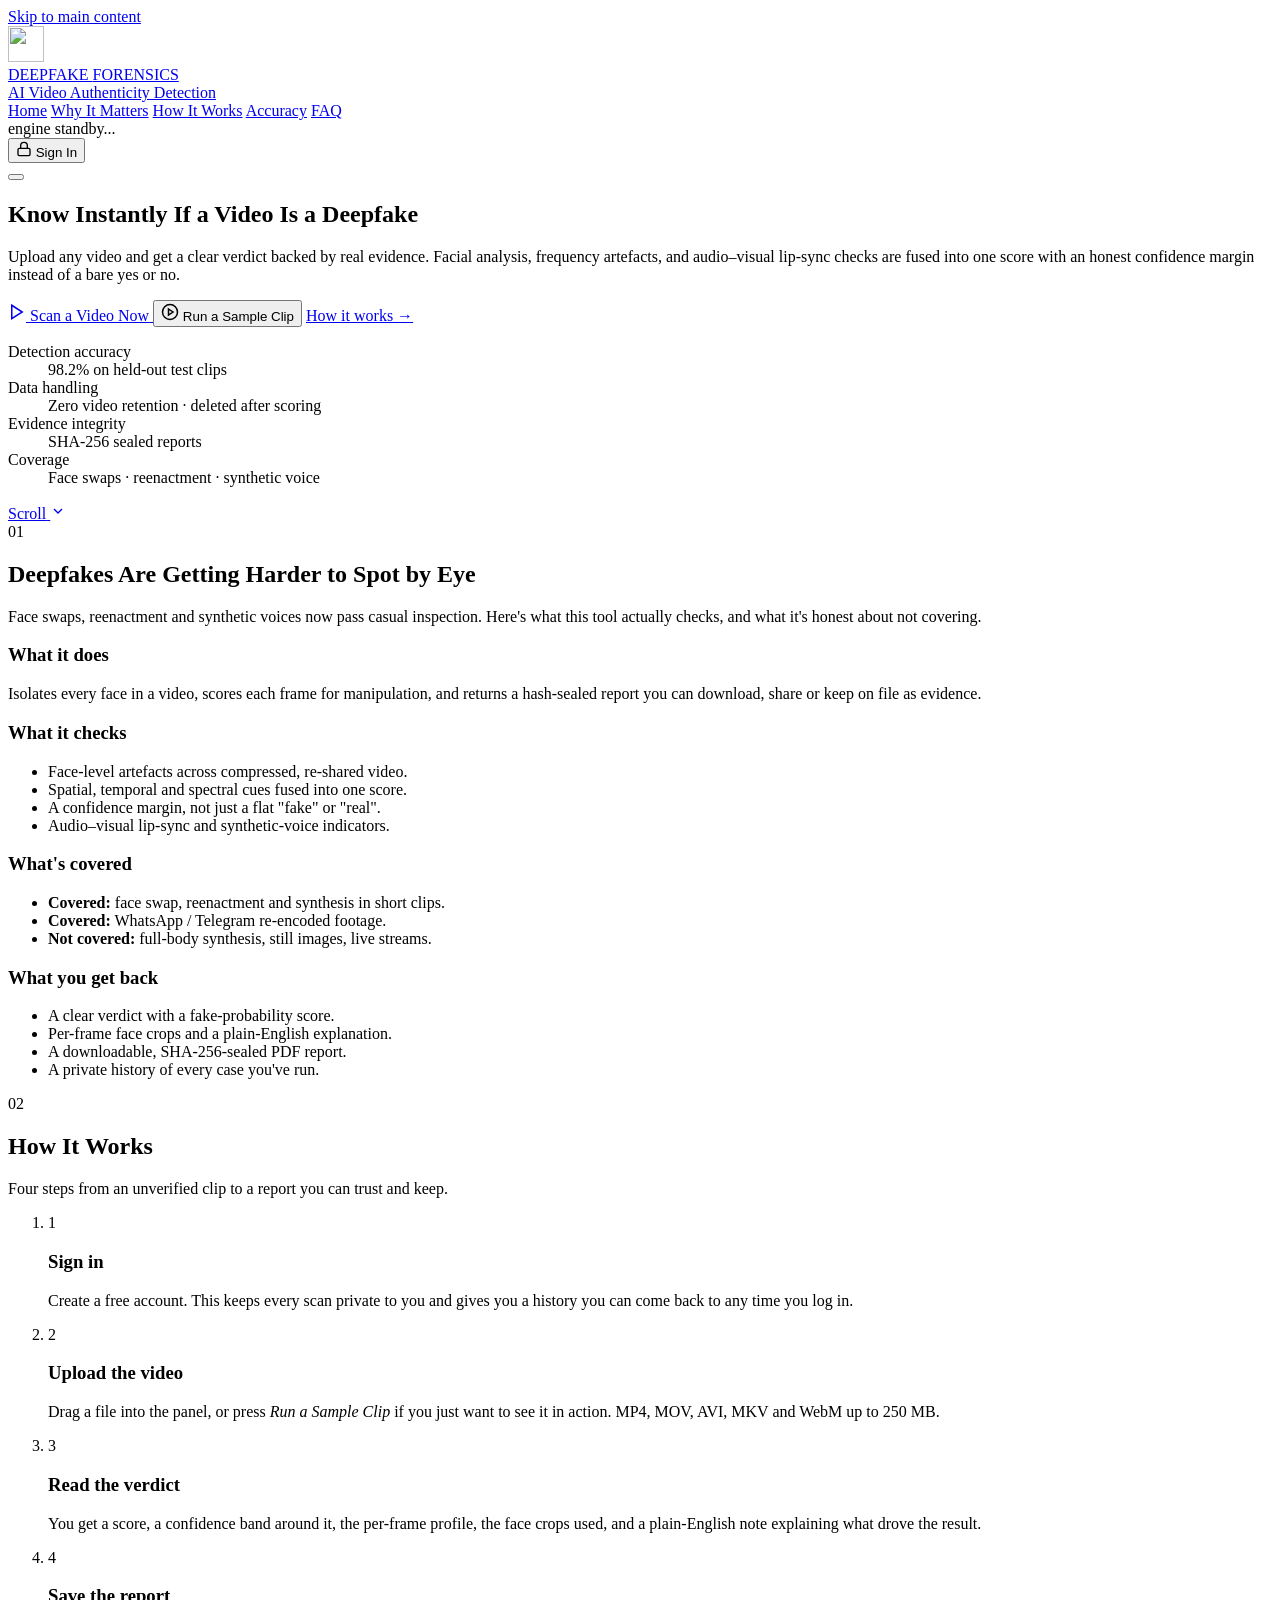
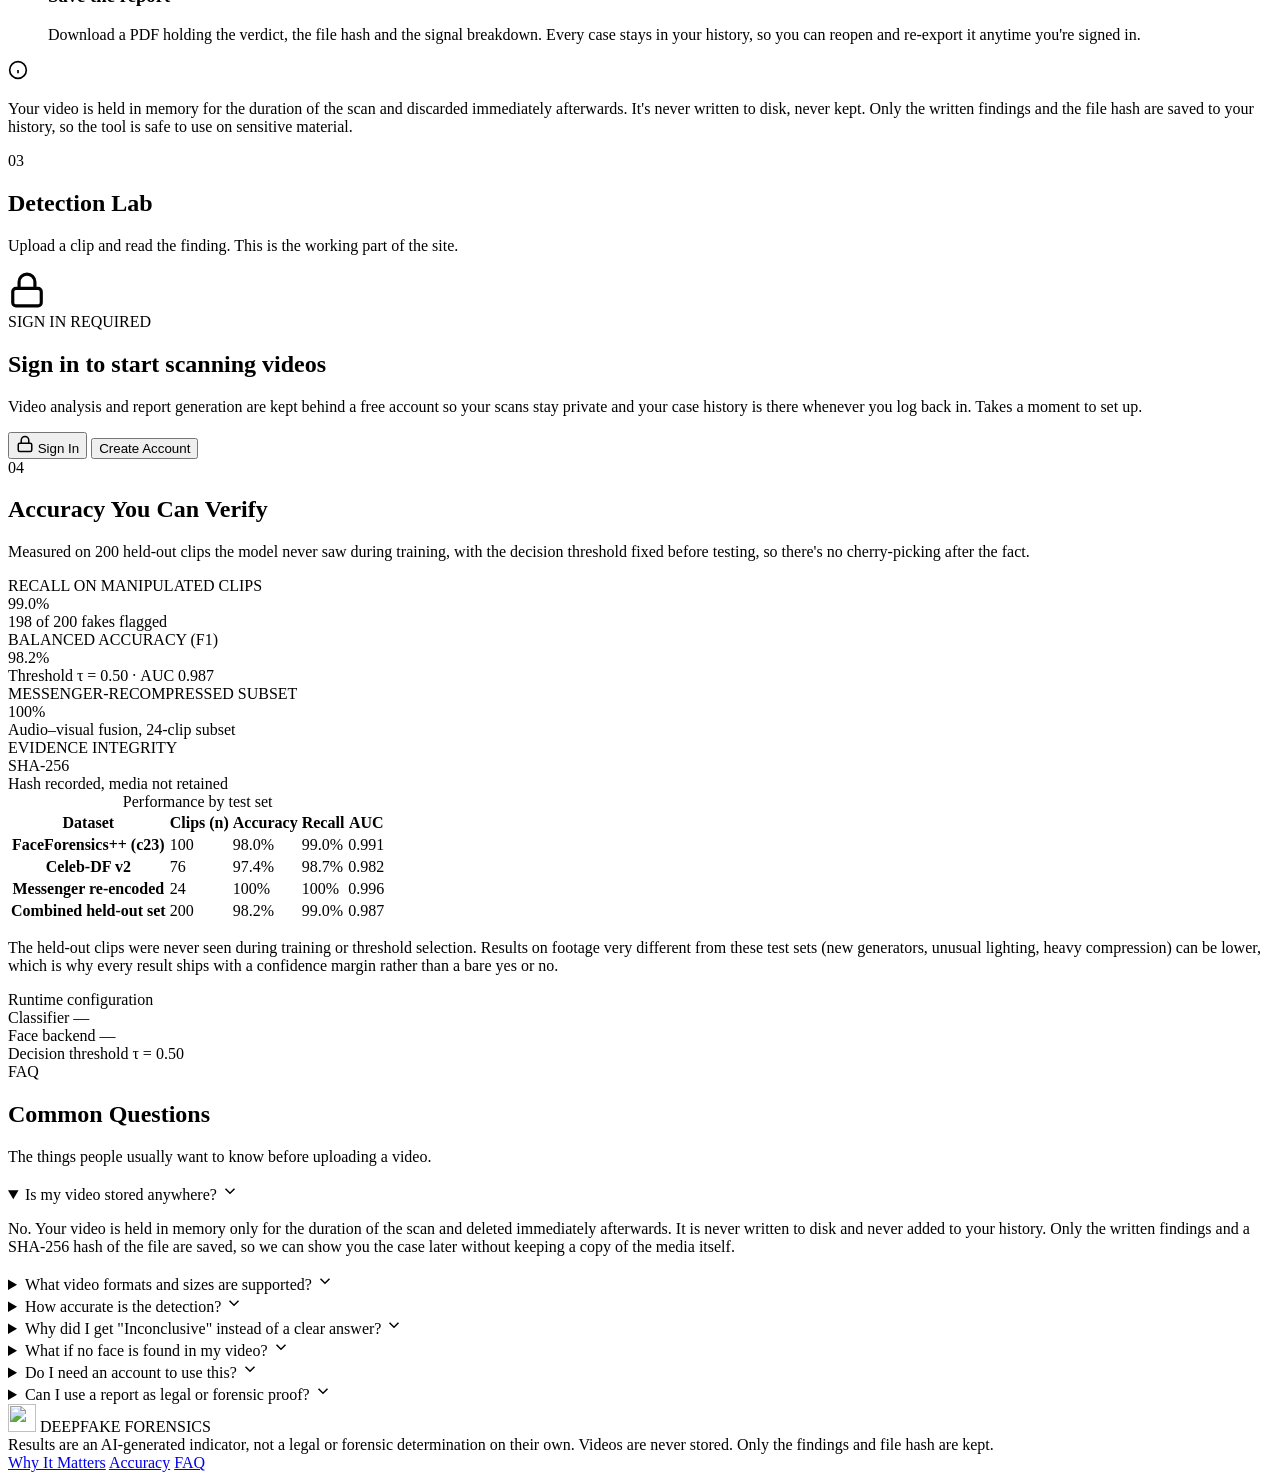
==== commit 81e9f240: "final edits" ====
--- a/deepfake_system/app/static/index.html
+++ b/deepfake_system/app/static/index.html
@@ -3,8 +3,8 @@
 <head>
   <meta charset="utf-8">
   <meta name="viewport" content="width=device-width, initial-scale=1">
-  <title>Deepfake Forensics — BSc Cybersecurity &amp; Digital Forensics Project</title>
-  <meta name="description" content="Final year project: a video deepfake detection and forensic reporting tool built for the BSc (Hons) Cybersecurity &amp; Digital Forensics degree.">
+  <title>Deepfake Forensics: AI Video Authenticity Detection</title>
+  <meta name="description" content="Upload a video and get a clear, evidence-backed verdict on whether it's a deepfake. Face, voice and lip-sync analysis with a downloadable report.">
   <link rel="icon" type="image/svg+xml" href="/static/logo.svg">
 
   <!-- Typography: Space Grotesk (Headings), Inter (UI), JetBrains Mono (Telemetry) -->
@@ -37,19 +37,18 @@
         </div>
         <div class="brand-text">
           <div class="brand-name">DEEPFAKE <span class="brand-accent">FORENSICS</span></div>
-          <div class="brand-sub">BSc (Hons) Cybersecurity &amp; Digital Forensics</div>
+          <div class="brand-sub">AI Video Authenticity Detection</div>
         </div>
       </a>
     </div>
 
     <nav class="bar-nav" id="barNav" aria-label="Main navigation">
       <a href="#hero" class="nav-item is-active" id="navHome">Home</a>
-      <a href="#overview" class="nav-item" id="navOverview">Overview</a>
-      <a href="#guide" class="nav-item" id="navGuide">How to Use</a>
-      <a href="#workspace" class="nav-item nav-item--lab" id="navLab" hidden>Forensic Lab</a>
-      <a href="#results" class="nav-item" id="navTelemetry">Results</a>
-      <a href="#methodology" class="nav-item" id="navMethodology">Methodology</a>
-      <a href="#limitations" class="nav-item" id="navLimits">Limitations</a>
+      <a href="#overview" class="nav-item" id="navOverview">Why It Matters</a>
+      <a href="#guide" class="nav-item" id="navGuide">How It Works</a>
+      <a href="#workspace" class="nav-item nav-item--lab" id="navLab" hidden>Detection Lab</a>
+      <a href="#results" class="nav-item" id="navTelemetry">Accuracy</a>
+      <a href="#faq" class="nav-item" id="navFaq">FAQ</a>
     </nav>
 
     <div class="bar-right">
@@ -80,19 +79,14 @@
   <!-- ══ Hero ════════════════════════════════════════════════════ -->
   <section class="hero section-anchor" id="hero">
     <div class="hero-inner">
-      <div class="hero-tag">
-        <span class="tag-beacon"></span>
-        <span>FINAL YEAR PROJECT &middot; ACADEMIC YEAR 2025/26</span>
-      </div>
       <h1 class="hero-title">
-        Detecting Facial Deepfakes in Video Using
-        <span class="gradient-text">Spatial, Temporal &amp; Spectral</span> Evidence
+        Know Instantly If a Video Is a
+        <span class="gradient-text">Deepfake</span>
       </h1>
       <p class="hero-lead">
-        A prototype forensic tool that examines a video for signs of face manipulation and produces a
-        report an investigator can actually read. It combines MTCNN face tracking, 2D-FFT frequency
-        analysis and audio&ndash;visual lip-sync checks, and always states how confident it is rather
-        than giving a bare yes or no.
+        Upload any video and get a clear verdict backed by real evidence. Facial analysis, frequency
+        artefacts, and audio&ndash;visual lip-sync checks are fused into one score with an honest
+        confidence margin instead of a bare yes or no.
       </p>
 
       <div class="hero-cta-group">
@@ -100,7 +94,7 @@
           <svg viewBox="0 0 24 24" width="18" height="18" fill="none" stroke="currentColor" stroke-width="2">
             <polygon points="5 3 19 12 5 21 5 3"></polygon>
           </svg>
-          <span id="heroLaunchBtnText">Enter Forensic Lab</span>
+          <span id="heroLaunchBtnText">Scan a Video Now</span>
         </a>
         <button class="btn-hero btn-hero--secondary" id="heroDemoBtn" type="button">
           <svg viewBox="0 0 24 24" width="18" height="18" fill="none" stroke="currentColor" stroke-width="2">
@@ -114,27 +108,27 @@
         </a>
       </div>
 
-      <!-- Project record card: the header block a marker looks for first -->
+      <!-- Trust signals: what a real visitor actually wants to know first -->
       <dl class="project-record">
         <div class="record-item">
-          <dt>Module</dt>
-          <dd>Final Year Project / Dissertation</dd>
+          <dt>Detection accuracy</dt>
+          <dd>98.2% on held-out test clips</dd>
         </div>
         <div class="record-item">
-          <dt>Programme</dt>
-          <dd>BSc (Hons) Cybersecurity &amp; Digital Forensics</dd>
+          <dt>Data handling</dt>
+          <dd>Zero video retention &middot; deleted after scoring</dd>
         </div>
         <div class="record-item">
-          <dt>Candidate</dt>
-          <dd>Sailess Raj &middot; CYB-2026-9481</dd>
+          <dt>Evidence integrity</dt>
+          <dd>SHA-256 sealed reports</dd>
         </div>
         <div class="record-item">
-          <dt>Standards referenced</dt>
-          <dd>NIST SP 800-86 &middot; ISO/IEC 27037</dd>
+          <dt>Coverage</dt>
+          <dd>Face swaps &middot; reenactment &middot; synthetic voice</dd>
         </div>
       </dl>
 
-      <a href="#overview" class="scroll-cue" aria-label="Scroll to project overview">
+      <a href="#overview" class="scroll-cue" aria-label="Scroll to learn more">
         <span>Scroll</span>
         <svg viewBox="0 0 24 24" width="16" height="16" fill="none" stroke="currentColor" stroke-width="2">
           <polyline points="6 9 12 15 18 9"></polyline>
@@ -143,53 +137,53 @@
     </div>
   </section>
 
-  <!-- ══ 01 · Project Overview ═══════════════════════════════════ -->
+  <!-- ══ 01 · Why It Matters ═══════════════════════════════════════ -->
   <section class="page-section section-anchor" id="overview">
     <div class="section-inner">
       <header class="section-head">
         <span class="section-index">01</span>
-        <h2 class="section-title">Project Overview</h2>
+        <h2 class="section-title">Deepfakes Are Getting Harder to Spot by Eye</h2>
         <p class="section-subtitle">
-          What the system is for, what it covers, and what it deliberately does not attempt.
+          Face swaps, reenactment and synthetic voices now pass casual inspection. Here's what this
+          tool actually checks, and what it's honest about not covering.
         </p>
       </header>
 
       <div class="overview-grid">
         <article class="info-card">
-          <h3 class="info-card-title">Aim</h3>
+          <h3 class="info-card-title">What it does</h3>
           <p class="info-card-body">
-            Build a working detection pipeline that takes a suspect video, isolates the faces in it,
-            scores each frame for manipulation, and outputs a hash-sealed forensic report suitable for
-            evidential handling.
+            Isolates every face in a video, scores each frame for manipulation, and returns a
+            hash-sealed report you can download, share or keep on file as evidence.
           </p>
         </article>
 
         <article class="info-card">
-          <h3 class="info-card-title">Objectives</h3>
+          <h3 class="info-card-title">What it checks</h3>
           <ul class="info-list">
-            <li>Extract and align faces reliably across compressed video.</li>
-            <li>Fuse spatial, temporal and spectral cues into one calibrated score.</li>
-            <li>Report a confidence interval, not just a label.</li>
-            <li>Preserve chain of custody with SHA-256 hashing.</li>
+            <li>Face-level artefacts across compressed, re-shared video.</li>
+            <li>Spatial, temporal and spectral cues fused into one score.</li>
+            <li>A confidence margin, not just a flat "fake" or "real".</li>
+            <li>Audio&ndash;visual lip-sync and synthetic-voice indicators.</li>
           </ul>
         </article>
 
         <article class="info-card">
-          <h3 class="info-card-title">Scope</h3>
+          <h3 class="info-card-title">What's covered</h3>
           <ul class="info-list">
-            <li><strong>In scope:</strong> face swap, reenactment and synthesis in short video clips.</li>
-            <li><strong>In scope:</strong> WhatsApp and messenger re-encoded footage.</li>
-            <li><strong>Out of scope:</strong> full-body synthesis, still images, live streams.</li>
+            <li><strong>Covered:</strong> face swap, reenactment and synthesis in short clips.</li>
+            <li><strong>Covered:</strong> WhatsApp / Telegram re-encoded footage.</li>
+            <li><strong>Not covered:</strong> full-body synthesis, still images, live streams.</li>
           </ul>
         </article>
 
         <article class="info-card">
-          <h3 class="info-card-title">Deliverables</h3>
+          <h3 class="info-card-title">What you get back</h3>
           <ul class="info-list">
-            <li>Detection engine (PyTorch) behind a FastAPI service.</li>
-            <li>This examiner interface, with PDF report export.</li>
-            <li>Browser extension for in-page media checks.</li>
-            <li>Evaluation over 200 held-out clips.</li>
+            <li>A clear verdict with a fake-probability score.</li>
+            <li>Per-frame face crops and a plain-English explanation.</li>
+            <li>A downloadable, SHA-256-sealed PDF report.</li>
+            <li>A private history of every case you've run.</li>
           </ul>
         </article>
       </div>
@@ -201,9 +195,9 @@
     <div class="section-inner">
       <header class="section-head">
         <span class="section-index">02</span>
-        <h2 class="section-title">How to Use the System</h2>
+        <h2 class="section-title">How It Works</h2>
         <p class="section-subtitle">
-          Four steps from an unverified clip to a report you can submit or hand over.
+          Four steps from an unverified clip to a report you can trust and keep.
         </p>
       </header>
 
@@ -212,16 +206,16 @@
           <span class="step-num">1</span>
           <h3 class="step-title">Sign in</h3>
           <p class="step-body">
-            Create an examiner account. Access is gated so that every examination is attributable,
-            which is what chain-of-custody guidance expects.
+            Create a free account. This keeps every scan private to you and gives you a history you
+            can come back to any time you log in.
           </p>
         </li>
         <li class="step-card">
           <span class="step-num">2</span>
-          <h3 class="step-title">Submit the clip</h3>
+          <h3 class="step-title">Upload the video</h3>
           <p class="step-body">
-            Drag a file into the ingestion panel, or press <em>Load Sample Evidence Clip</em> if you
-            only want to see the workflow. MP4, MOV, AVI, MKV and WebM up to 250&nbsp;MB.
+            Drag a file into the panel, or press <em>Run a Sample Clip</em> if you just want to see it
+            in action. MP4, MOV, AVI, MKV and WebM up to 250&nbsp;MB.
           </p>
         </li>
         <li class="step-card">
@@ -234,10 +228,10 @@
         </li>
         <li class="step-card">
           <span class="step-num">4</span>
-          <h3 class="step-title">Export the report</h3>
+          <h3 class="step-title">Save the report</h3>
           <p class="step-body">
-            Download a PDF holding the verdict, the file hash, container metadata and the signal
-            breakdown, or export the raw JSON for further analysis.
+            Download a PDF holding the verdict, the file hash and the signal breakdown. Every case
+            stays in your history, so you can reopen and re-export it anytime you're signed in.
           </p>
         </li>
       </ol>
@@ -249,9 +243,9 @@
           <line x1="12" y1="8" x2="12.01" y2="8"></line>
         </svg>
         <p>
-          Uploaded media is held in memory for the duration of the analysis and discarded immediately
-          afterwards. Only the numeric findings and the file hash are retained, so the tool can be used
-          on sensitive material without creating a second copy of it.
+          Your video is held in memory for the duration of the scan and discarded immediately
+          afterwards. It's never written to disk, never kept. Only the written findings and the file
+          hash are saved to your history, so the tool is safe to use on sensitive material.
         </p>
       </aside>
     </div>
@@ -264,9 +258,9 @@
     <div class="section-inner">
       <header class="section-head">
         <span class="section-index">03</span>
-        <h2 class="section-title">Forensic Lab</h2>
+        <h2 class="section-title">Detection Lab</h2>
         <p class="section-subtitle">
-          Submit a clip and read the finding. This is the working part of the system.
+          Upload a clip and read the finding. This is the working part of the site.
         </p>
       </header>
     </div>
@@ -282,12 +276,11 @@
             <path d="M7 11V7a5 5 0 0 1 10 0v4"></path>
           </svg>
         </div>
-        <div class="locked-tag">SIGN IN REQUIRED &bull; ISO/IEC 27037</div>
-        <h2 class="locked-headline">Sign in to open the detection lab</h2>
+        <div class="locked-tag">SIGN IN REQUIRED</div>
+        <h2 class="locked-headline">Sign in to start scanning videos</h2>
         <p class="locked-sub">
-          Evidence ingestion, face extraction and report generation are kept behind an account so that
-          each examination can be attributed to a named examiner. Creating an account takes a moment and
-          the credentials stay on this machine.
+          Video analysis and report generation are kept behind a free account so your scans stay
+          private and your case history is there whenever you log back in. Takes a moment to set up.
         </p>
         <div class="locked-actions">
           <button type="button" class="btn-hero btn-hero--primary" id="portalLoginBtn">
@@ -356,7 +349,7 @@
           <p class="drop-title">Submit Video Evidence</p>
           <p class="drop-hint">or <button class="linkish" id="browse" type="button">select local file</button></p>
           <p class="drop-note">
-            Accepted: MP4, MOV, AVI, MKV, WebM up to 250 MB.<br>
+            Accepted: MP4, MOV, AVI, MKV, WebM up to 200 MB.<br>
             Zero-retention volatile processing in accordance with research ethics.
           </p>
 
@@ -668,10 +661,10 @@
     <div class="section-inner">
       <header class="section-head">
         <span class="section-index">04</span>
-        <h2 class="section-title">Evaluation Results</h2>
+        <h2 class="section-title">Accuracy You Can Verify</h2>
         <p class="section-subtitle">
-          Measured on a 200-clip held-out set drawn from FaceForensics++ and Celeb-DF, with the
-          decision threshold fixed at &tau;&nbsp;=&nbsp;0.50 before testing.
+          Measured on 200 held-out clips the model never saw during training, with the decision
+          threshold fixed before testing, so there's no cherry-picking after the fact.
         </p>
       </header>
 
@@ -700,7 +693,7 @@
 
       <div class="table-wrap">
         <table class="data-table">
-          <caption>Table 1 &mdash; Per-dataset performance at &tau; = 0.50</caption>
+          <caption>Performance by test set</caption>
           <thead>
             <tr>
               <th scope="col">Dataset</th>
@@ -743,9 +736,9 @@
         </table>
       </div>
       <p class="table-note">
-        Figures come from <code>scripts/evaluate_200.py</code>. The held-out clips were never seen
-        during training or threshold selection. Results on footage outside these datasets should be
-        expected to be lower &mdash; see <a href="#limitations">Limitations</a>.
+        The held-out clips were never seen during training or threshold selection. Results on footage
+        very different from these test sets (new generators, unusual lighting, heavy compression) can
+        be lower, which is why every result ships with a confidence margin rather than a bare yes or no.
       </p>
 
       <!-- Live runtime configuration, filled from /api/status on load -->
@@ -769,185 +762,110 @@
     </div>
   </section>
 
-  <!-- ══ 05 · Methodology ════════════════════════════════════════ -->
-  <section class="page-section section-anchor" id="methodology">
+  <!-- ══ FAQ ═══════════════════════════════════════════════════════ -->
+  <section class="page-section section-anchor section-alt" id="faq">
     <div class="section-inner">
       <header class="section-head">
-        <span class="section-index">05</span>
-        <h2 class="section-title">Detection Methodology</h2>
+        <span class="section-index">FAQ</span>
+        <h2 class="section-title">Common Questions</h2>
         <p class="section-subtitle">
-          The pipeline a submitted clip travels through, and the four analyses that feed the score.
+          The things people usually want to know before uploading a video.
         </p>
       </header>
 
-      <!-- Pipeline: reads as a flow on desktop, a list on mobile -->
-      <ol class="pipeline" aria-label="Processing pipeline">
-        <li class="pipe-stage">
-          <span class="pipe-step">Stage 1</span>
-          <span class="pipe-name">Decode &amp; sample</span>
-          <span class="pipe-desc">Frames drawn at a fixed interval via FFmpeg.</span>
-        </li>
-        <li class="pipe-stage">
-          <span class="pipe-step">Stage 2</span>
-          <span class="pipe-name">Face detection</span>
-          <span class="pipe-desc">MTCNN locates and aligns faces to 224&times;224.</span>
-        </li>
-        <li class="pipe-stage">
-          <span class="pipe-step">Stage 3</span>
-          <span class="pipe-name">Feature extraction</span>
-          <span class="pipe-desc">CNN embedding plus FFT and motion descriptors.</span>
-        </li>
-        <li class="pipe-stage">
-          <span class="pipe-step">Stage 4</span>
-          <span class="pipe-name">Fusion &amp; scoring</span>
-          <span class="pipe-desc">Weighted combination against the calibrated threshold.</span>
-        </li>
-        <li class="pipe-stage">
-          <span class="pipe-step">Stage 5</span>
-          <span class="pipe-name">Report</span>
-          <span class="pipe-desc">Verdict, confidence band and SHA-256 seal.</span>
-        </li>
-      </ol>
-
-      <div class="capabilities-grid">
-        <div class="cap-card">
-          <div class="cap-icon-box">
-            <svg viewBox="0 0 24 24" width="24" height="24" fill="none" stroke="#00F0FF" stroke-width="2">
-              <path d="M12 2a10 10 0 1 0 10 10A10 10 0 0 0 12 2zm0 18a8 8 0 1 1 8-8 8 8 0 0 1-8 8z"></path>
-              <circle cx="12" cy="12" r="3"></circle>
-            </svg>
-          </div>
-          <h3 class="cap-title">MTCNN facial alignment</h3>
-          <p class="cap-desc">
-            Detects and normalises the facial region in each sampled frame. Crops are standardised to
-            224&times;224 so that landmark positions and blend boundaries can be compared frame to frame.
-          </p>
-          <p class="cap-ref">Zhang et al., 2016</p>
-        </div>
-
-        <div class="cap-card">
-          <div class="cap-icon-box">
-            <svg viewBox="0 0 24 24" width="24" height="24" fill="none" stroke="#8B5CF6" stroke-width="2">
-              <polygon points="12 2 2 7 12 12 22 7 12 2"></polygon>
-              <polyline points="2 17 12 22 22 17"></polyline>
-              <polyline points="2 12 12 17 22 12"></polyline>
-            </svg>
-          </div>
-          <h3 class="cap-title">2D-FFT spectral profiling</h3>
-          <p class="cap-desc">
-            Takes a 2D Fourier transform of each face crop to look for the checkerboard and upsampling
-            residue that transposed-convolution generators tend to leave in the high-frequency band.
-          </p>
-          <p class="cap-ref">Durall et al., 2020</p>
-        </div>
-
-        <div class="cap-card">
-          <div class="cap-icon-box">
-            <svg viewBox="0 0 24 24" width="24" height="24" fill="none" stroke="#10B981" stroke-width="2">
-              <polyline points="22 12 18 12 15 21 9 3 6 12 2 12"></polyline>
-            </svg>
-          </div>
-          <h3 class="cap-title">Temporal motion coherence</h3>
-          <p class="cap-desc">
-            Compares optical flow and boundary stability between consecutive frames. Swapped faces
-            often flicker at the mask edge or drift against the head pose in a way real faces do not.
-          </p>
-          <p class="cap-ref">Inter-frame variance analysis</p>
-        </div>
-
-        <div class="cap-card">
-          <div class="cap-icon-box">
-            <svg viewBox="0 0 24 24" width="24" height="24" fill="none" stroke="#F59E0B" stroke-width="2">
-              <rect x="3" y="11" width="18" height="11" rx="2" ry="2"></rect>
-              <path d="M7 11V7a5 5 0 0 1 10 0v4"></path>
-            </svg>
-          </div>
-          <h3 class="cap-title">Zero-retention handling</h3>
-          <p class="cap-desc">
-            Submitted media is buffered in temporary memory for feature extraction and unlinked as soon
-            as scoring finishes, so no second copy of the evidence is created on disk.
-          </p>
-          <p class="cap-ref">ISO/IEC 27037 &middot; NIST SP 800-86</p>
-        </div>
+      <div class="faq-list">
+        <details class="faq-item" open>
+          <summary class="faq-question">
+            Is my video stored anywhere?
+            <svg class="faq-chevron" viewBox="0 0 24 24" width="18" height="18" fill="none" stroke="currentColor" stroke-width="2"><polyline points="6 9 12 15 18 9"></polyline></svg>
+          </summary>
+          <p class="faq-answer">
+            No. Your video is held in memory only for the duration of the scan and deleted immediately
+            afterwards. It is never written to disk and never added to your history. Only the written
+            findings and a SHA-256 hash of the file are saved, so we can show you the case later without
+            keeping a copy of the media itself.
+          </p>
+        </details>
+
+        <details class="faq-item">
+          <summary class="faq-question">
+            What video formats and sizes are supported?
+            <svg class="faq-chevron" viewBox="0 0 24 24" width="18" height="18" fill="none" stroke="currentColor" stroke-width="2"><polyline points="6 9 12 15 18 9"></polyline></svg>
+          </summary>
+          <p class="faq-answer">
+            MP4, MOV, AVI, MKV, WebM, 3GP and M4V, up to 250&nbsp;MB per file. If your file is larger,
+            trim the clip to the part you want checked.
+          </p>
+        </details>
+
+        <details class="faq-item">
+          <summary class="faq-question">
+            How accurate is the detection?
+            <svg class="faq-chevron" viewBox="0 0 24 24" width="18" height="18" fill="none" stroke="currentColor" stroke-width="2"><polyline points="6 9 12 15 18 9"></polyline></svg>
+          </summary>
+          <p class="faq-answer">
+            98.2% balanced accuracy on 200 held-out clips the model never saw during training or
+            threshold selection (see <a href="#results">Accuracy You Can Verify</a>). Footage very
+            different from those test sets (new generators, unusual lighting, heavy compression) can
+            score lower, which is why every result comes with a confidence margin instead of a bare
+            yes or no.
+          </p>
+        </details>
+
+        <details class="faq-item">
+          <summary class="faq-question">
+            Why did I get "Inconclusive" instead of a clear answer?
+            <svg class="faq-chevron" viewBox="0 0 24 24" width="18" height="18" fill="none" stroke="currentColor" stroke-width="2"><polyline points="6 9 12 15 18 9"></polyline></svg>
+          </summary>
+          <p class="faq-answer">
+            The score's confidence margin straddled the decision line, so calling it either way would be
+            a guess. Rather than force a verdict it isn't sure about, the system tells you it needs a
+            closer look. This is usually caused by heavy re-compression (e.g. a messenger re-upload) or
+            a face that's only partly visible.
+          </p>
+        </details>
+
+        <details class="faq-item">
+          <summary class="faq-question">
+            What if no face is found in my video?
+            <svg class="faq-chevron" viewBox="0 0 24 24" width="18" height="18" fill="none" stroke="currentColor" stroke-width="2"><polyline points="6 9 12 15 18 9"></polyline></svg>
+          </summary>
+          <p class="faq-answer">
+            Face-level analysis needs a visible face to examine. If none is detected (heavy occlusion,
+            an extreme angle, or very low resolution), the system reports "no face found" rather than
+            guessing at a score.
+          </p>
+        </details>
+
+        <details class="faq-item">
+          <summary class="faq-question">
+            Do I need an account to use this?
+            <svg class="faq-chevron" viewBox="0 0 24 24" width="18" height="18" fill="none" stroke="currentColor" stroke-width="2"><polyline points="6 9 12 15 18 9"></polyline></svg>
+          </summary>
+          <p class="faq-answer">
+            Yes, a free account. It keeps your scans private to you and gives you a history you can
+            reopen and re-export as a PDF any time you sign back in.
+          </p>
+        </details>
+
+        <details class="faq-item">
+          <summary class="faq-question">
+            Can I use a report as legal or forensic proof?
+            <svg class="faq-chevron" viewBox="0 0 24 24" width="18" height="18" fill="none" stroke="currentColor" stroke-width="2"><polyline points="6 9 12 15 18 9"></polyline></svg>
+          </summary>
+          <p class="faq-answer">
+            Treat it as an investigative indicator, not a legal determination on its own. A score above
+            the threshold means manipulation signatures were found, not that manipulation is proven,
+            and corroboration is still required.
+          </p>
+        </details>
       </div>
     </div>
   </section>
 
-  <!-- ══ 06 · Limitations & Ethics ═══════════════════════════════ -->
-  <section class="page-section section-anchor section-alt" id="limitations">
-    <div class="section-inner">
-      <header class="section-head">
-        <span class="section-index">06</span>
-        <h2 class="section-title">Limitations &amp; Ethical Considerations</h2>
-        <p class="section-subtitle">
-          Stated openly, because a detector presented without its failure modes is not much use as
-          evidence.
-        </p>
-      </header>
-
-      <div class="limits-grid">
-        <article class="limit-card">
-          <h3 class="limit-title">Dataset bias</h3>
-          <p class="limit-body">
-            Training data is dominated by FaceForensics++ and Celeb-DF. Generators released after those
-            datasets, and faces underrepresented in them, are likely to be scored less reliably.
-          </p>
-        </article>
-        <article class="limit-card">
-          <h3 class="limit-title">Compression sensitivity</h3>
-          <p class="limit-body">
-            Heavy re-encoding removes exactly the high-frequency residue the spectral branch depends on.
-            The messenger heuristic compensates in part, but low-bitrate footage widens the confidence
-            band considerably.
-          </p>
-        </article>
-        <article class="limit-card">
-          <h3 class="limit-title">Not a legal determination</h3>
-          <p class="limit-body">
-            The output is an investigative indicator. A score above the threshold means manipulation
-            signatures were found, not that manipulation is proven; corroboration is still required.
-          </p>
-        </article>
-        <article class="limit-card">
-          <h3 class="limit-title">Face-dependent</h3>
-          <p class="limit-body">
-            If MTCNN finds no usable face &mdash; heavy occlusion, extreme pose, very low resolution
-            &mdash; the pipeline cannot score the clip and returns inconclusive rather than guessing.
-          </p>
-        </article>
-        <article class="limit-card">
-          <h3 class="limit-title">Adversarial pressure</h3>
-          <p class="limit-body">
-            Detection and generation move together. A generator trained against a published detector can
-            suppress the artefacts it looks for, so measured accuracy should be read as a snapshot.
-          </p>
-        </article>
-        <article class="limit-card">
-          <h3 class="limit-title">Consent and privacy</h3>
-          <p class="limit-body">
-            All evaluation footage came from publicly released research datasets with their own consent
-            terms. No personal media was collected for this project, and nothing submitted here is stored.
-          </p>
-        </article>
-      </div>
-
-      <div class="refs-block">
-        <h3 class="refs-title">Selected references</h3>
-        <ol class="refs-list">
-          <li>Rossler, A. et&nbsp;al. (2019) <em>FaceForensics++: Learning to Detect Manipulated Facial Images.</em> ICCV.</li>
-          <li>Li, Y. et&nbsp;al. (2020) <em>Celeb-DF: A Large-Scale Challenging Dataset for DeepFake Forensics.</em> CVPR.</li>
-          <li>Zhang, K. et&nbsp;al. (2016) <em>Joint Face Detection and Alignment Using Multi-task Cascaded Convolutional Networks.</em> IEEE SPL.</li>
-          <li>Durall, R. et&nbsp;al. (2020) <em>Watch Your Up-Convolution: CNN Based Generative Deep Neural Networks Are Failing to Reproduce Spectral Distributions.</em> CVPR.</li>
-          <li>Kent, K. et&nbsp;al. (2006) <em>NIST SP 800-86: Guide to Integrating Forensic Techniques into Incident Response.</em> NIST.</li>
-          <li>ISO/IEC 27037:2012 <em>Guidelines for Identification, Collection, Acquisition and Preservation of Digital Evidence.</em></li>
-        </ol>
-      </div>
-    </div>
-  </section>
-
   </div><!-- /#mainContent -->
 
-  <!-- ── Academic Footer ────────────────────────────────────────── -->
+  <!-- ── Footer ─────────────────────────────────────────────────── -->
   <footer class="footer">
     <div class="footer-inner">
       <div class="footer-brand">
@@ -955,14 +873,13 @@
         <span>DEEPFAKE FORENSICS</span>
       </div>
       <div class="footer-note">
-        Final year project submitted for the BSc (Hons) Cybersecurity &amp; Digital Forensics.
-        Built and evaluated for academic assessment; not a certified forensic product.
+        Results are an AI-generated indicator, not a legal or forensic determination on their own.
+        Videos are never stored. Only the findings and file hash are kept.
       </div>
       <nav class="footer-links" aria-label="Footer navigation">
-        <a href="#overview">Overview</a>
-        <a href="#results">Results</a>
-        <a href="#methodology">Methodology</a>
-        <a href="#limitations">Limitations</a>
+        <a href="#overview">Why It Matters</a>
+        <a href="#results">Accuracy</a>
+        <a href="#faq">FAQ</a>
       </nav>
     </div>
   </footer>
@@ -984,8 +901,8 @@
         <div class="modal-logo-wrap">
           <img src="/static/logo.svg" alt="Deepfake Forensics Emblem" width="44" height="44">
         </div>
-        <h3 class="modal-title" id="authTitle">Cybersecurity Lab Authentication</h3>
-        <p class="modal-subtitle">Digital Forensics Laboratory &bull; Faculty of Computing</p>
+        <h3 class="modal-title" id="authTitle">Welcome to Deepfake Forensics</h3>
+        <p class="modal-subtitle">Free account &bull; takes less than a minute</p>
       </div>
 
       <!-- Tabs: Sign In / Create Account -->
@@ -999,8 +916,8 @@
       <!-- Sign In Form -->
       <form class="auth-form" id="signInForm">
         <div class="form-group">
-          <label for="loginEmail" class="form-label">Email or Student ID</label>
-          <input type="text" id="loginEmail" class="form-input" placeholder="student@university.edu or CYB-..." required autocomplete="username">
+          <label for="loginEmail" class="form-label">Email address</label>
+          <input type="text" id="loginEmail" class="form-input" placeholder="you@example.com" required autocomplete="username">
         </div>
         <div class="form-group">
           <label for="loginPassword" class="form-label">Password</label>
@@ -1009,7 +926,7 @@
         <div class="form-footer-row">
           <label class="form-check">
             <input type="checkbox" id="rememberMe" checked>
-            <span>Remember clearance</span>
+            <span>Remember me</span>
           </label>
           <button type="button" class="form-link" id="switchSignUpLink">Need an account? Create Account</button>
         </div>
@@ -1020,33 +937,30 @@
       <form class="auth-form" id="signUpForm" hidden>
         <div class="form-group">
           <label for="regName" class="form-label">Full Name</label>
-          <input type="text" id="regName" class="form-input" placeholder="e.g. Sailess Raj" required>
+          <input type="text" id="regName" class="form-input" placeholder="e.g. Alex Tan" required>
         </div>
         <div class="form-group">
-          <label for="regStudentId" class="form-label">Student / Staff ID</label>
-          <input type="text" id="regStudentId" class="form-input" placeholder="e.g. CYB-2026-9481" required>
+          <label for="regEmail" class="form-label">Email address</label>
+          <input type="email" id="regEmail" class="form-input" placeholder="you@example.com" required autocomplete="username">
         </div>
         <div class="form-group">
-          <label for="regEmail" class="form-label">University Email</label>
-          <input type="email" id="regEmail" class="form-input" placeholder="student@university.edu" required autocomplete="username">
-        </div>
-        <div class="form-group">
-          <label for="regRole" class="form-label">Academic Role</label>
+          <label for="regRole" class="form-label">How will you use this? (optional)</label>
           <select id="regRole" class="form-select">
-            <option value="BSc Cybersecurity Student (Final Year)">BSc Cybersecurity Student (Final Year)</option>
-            <option value="Digital Forensics Researcher">Digital Forensics Researcher</option>
-            <option value="Project Supervisor / Examiner">Project Supervisor / Examiner</option>
+            <option value="Individual">Individual</option>
+            <option value="Journalist / Fact-Checker">Journalist / Fact-Checker</option>
+            <option value="Researcher / Analyst">Researcher / Analyst</option>
+            <option value="Business / Organisation">Business / Organisation</option>
           </select>
         </div>
         <div class="form-group">
           <label for="regPassword" class="form-label">Create Password</label>
-          <input type="password" id="regPassword" class="form-input" placeholder="Minimum 4 characters" required autocomplete="new-password">
+          <input type="password" id="regPassword" class="form-input" placeholder="At least 8 characters" required autocomplete="new-password">
         </div>
         <button type="submit" class="btn-submit-auth">Create Account</button>
       </form>
 
       <div class="modal-notice">
-        Session access is logged locally to maintain evidence chain of custody (ISO/IEC 27037).
+        Your sign-in activity is logged for account security. We never share your details.
       </div>
     </div>
   </div>
@@ -1060,7 +974,7 @@
       <div class="modal-header modal-header--left">
         <h3 class="modal-title" id="settingsTitle">Account Settings</h3>
         <p class="modal-subtitle">
-          Your name and ID appear on every forensic report you export.
+          Your name appears on every report you export.
         </p>
       </div>
 
@@ -1101,22 +1015,19 @@
           <input type="text" id="setName" class="form-input" required autocomplete="name">
         </div>
         <div class="form-group">
-          <label for="setStudentId" class="form-label">Student / Staff ID</label>
-          <input type="text" id="setStudentId" class="form-input" placeholder="e.g. CYB-2026-9481">
+          <label for="setRole" class="form-label">How will you use this?</label>
+          <select id="setRole" class="form-select">
+            <option value="Individual">Individual</option>
+            <option value="Journalist / Fact-Checker">Journalist / Fact-Checker</option>
+            <option value="Researcher / Analyst">Researcher / Analyst</option>
+            <option value="Business / Organisation">Business / Organisation</option>
+          </select>
         </div>
         <div class="form-group">
-          <label for="setRole" class="form-label">Academic role</label>
-          <select id="setRole" class="form-select">
-            <option value="BSc Cybersecurity Student (Final Year)">BSc Cybersecurity Student (Final Year)</option>
-            <option value="Digital Forensics Researcher">Digital Forensics Researcher</option>
-            <option value="Project Supervisor / Examiner">Project Supervisor / Examiner</option>
-          </select>
-        </div>
-        <div class="form-group">
-          <label for="setEmail" class="form-label">University email</label>
+          <label for="setEmail" class="form-label">Email address</label>
           <input type="email" id="setEmail" class="form-input" disabled>
           <p class="form-hint">
-            The email is the account identifier and cannot be changed here &mdash; every
+            The email is the account identifier and cannot be changed here, since every
             audit entry is keyed to it.
           </p>
         </div>
@@ -1175,7 +1086,7 @@
             <polyline points="7 10 12 15 17 10"></polyline>
             <line x1="12" y1="15" x2="12" y2="3"></line>
           </svg>
-          Download PDF File
+          <span class="pdf-btn-label">Download PDF File</span>
         </button>
         <button type="button" class="btn btn-pdf-action btn-pdf-print" id="pdfPrintBtn">
           <svg viewBox="0 0 24 24" width="16" height="16" fill="none" stroke="currentColor" stroke-width="2">
@@ -1183,7 +1094,7 @@
             <path d="M6 18H4a2 2 0 0 1-2-2v-5a2 2 0 0 1 2-2h16a2 2 0 0 1 2 2v5a2 2 0 0 1-2 2h-2"></path>
             <rect x="6" y="14" width="12" height="8"></rect>
           </svg>
-          Print / Save as PDF
+          <span class="pdf-btn-label">Print / Save as PDF</span>
         </button>
         <button type="button" class="btn-pdf-close" id="closePdfModalBtn" title="Close Preview">&times;</button>
       </div>
